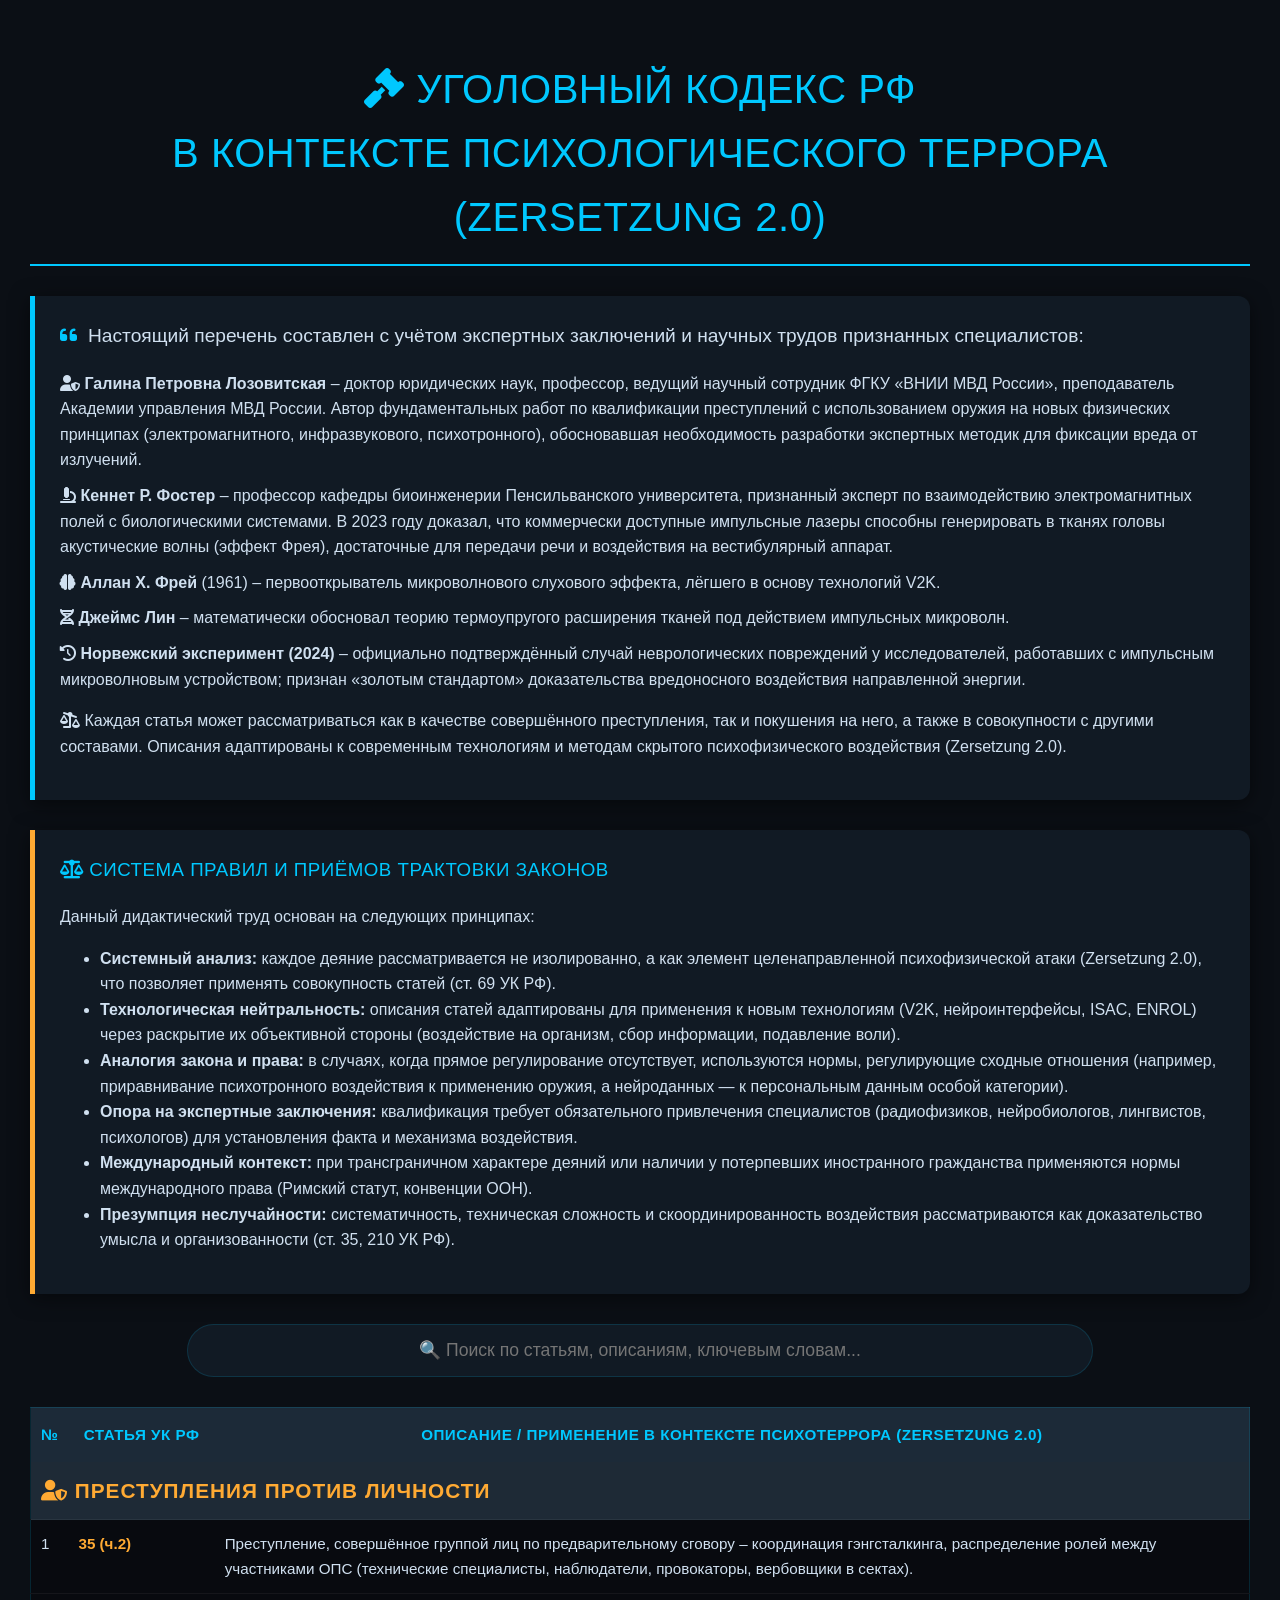
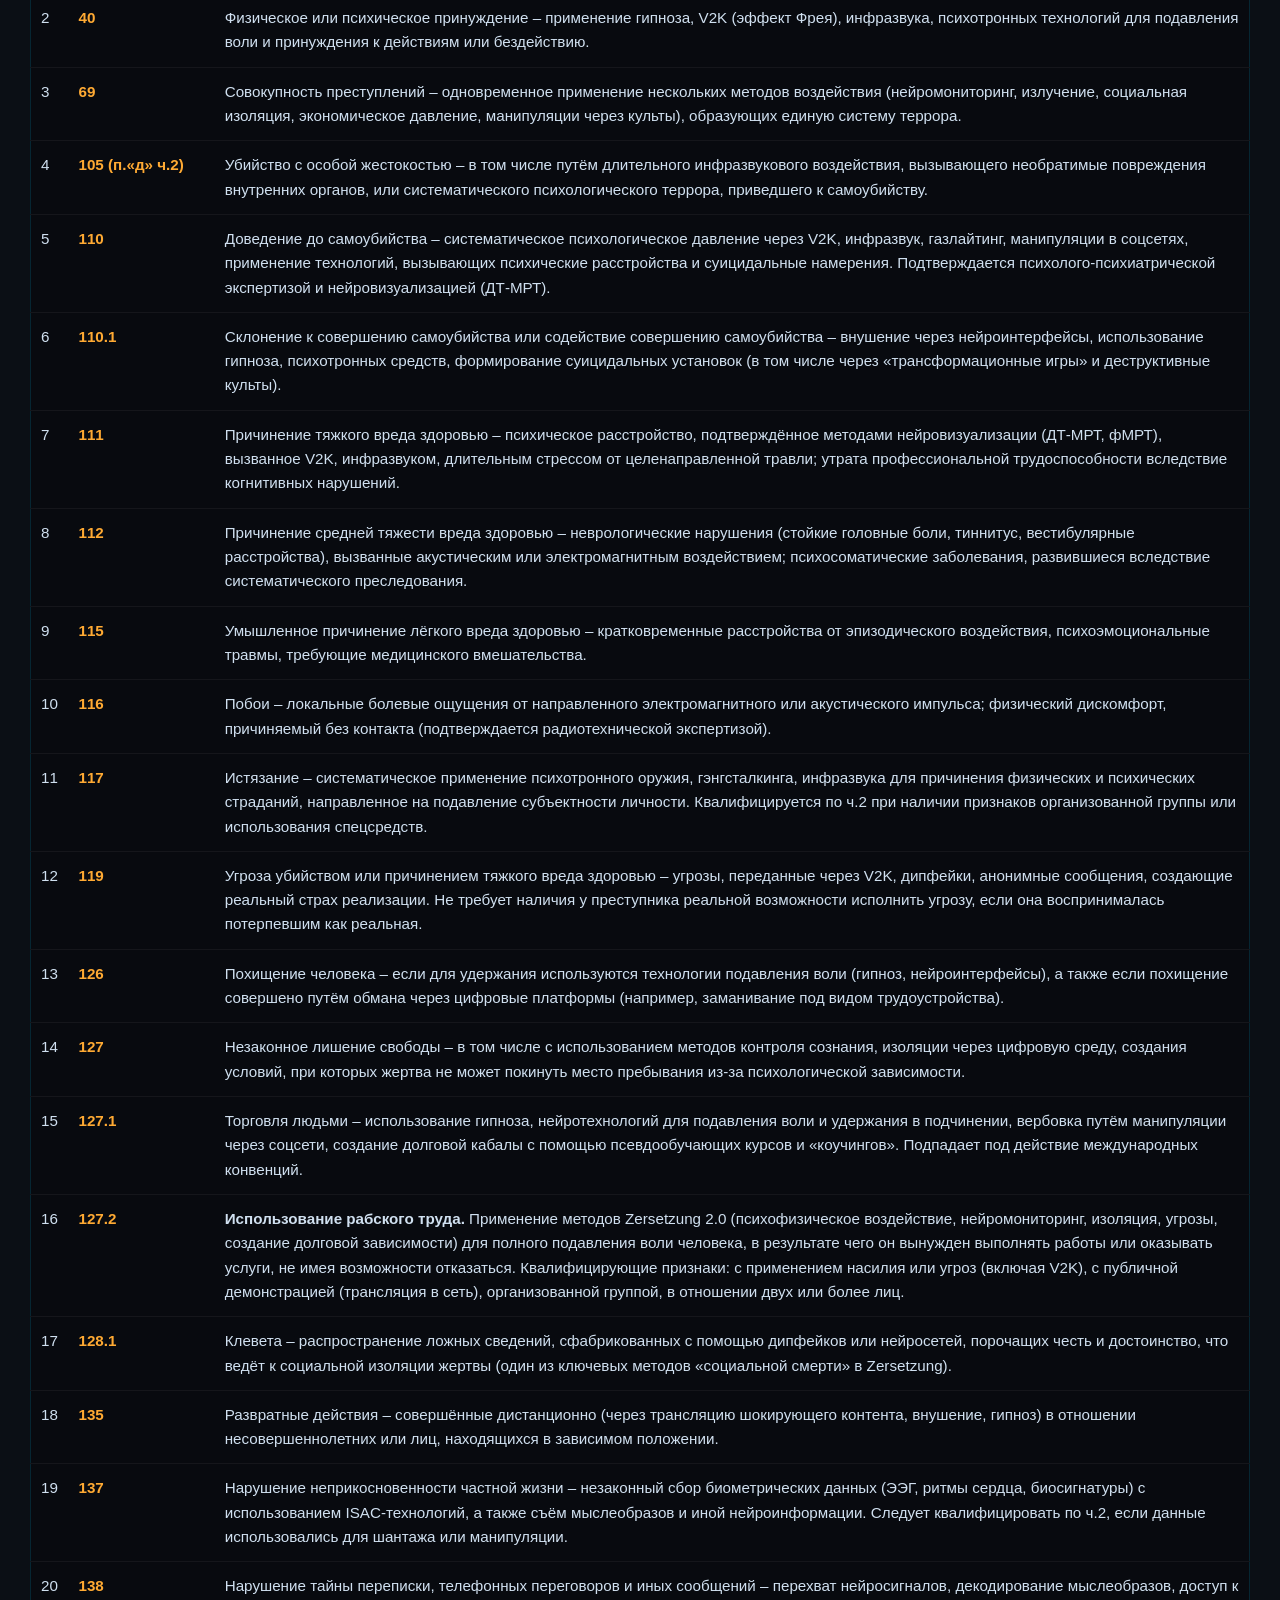
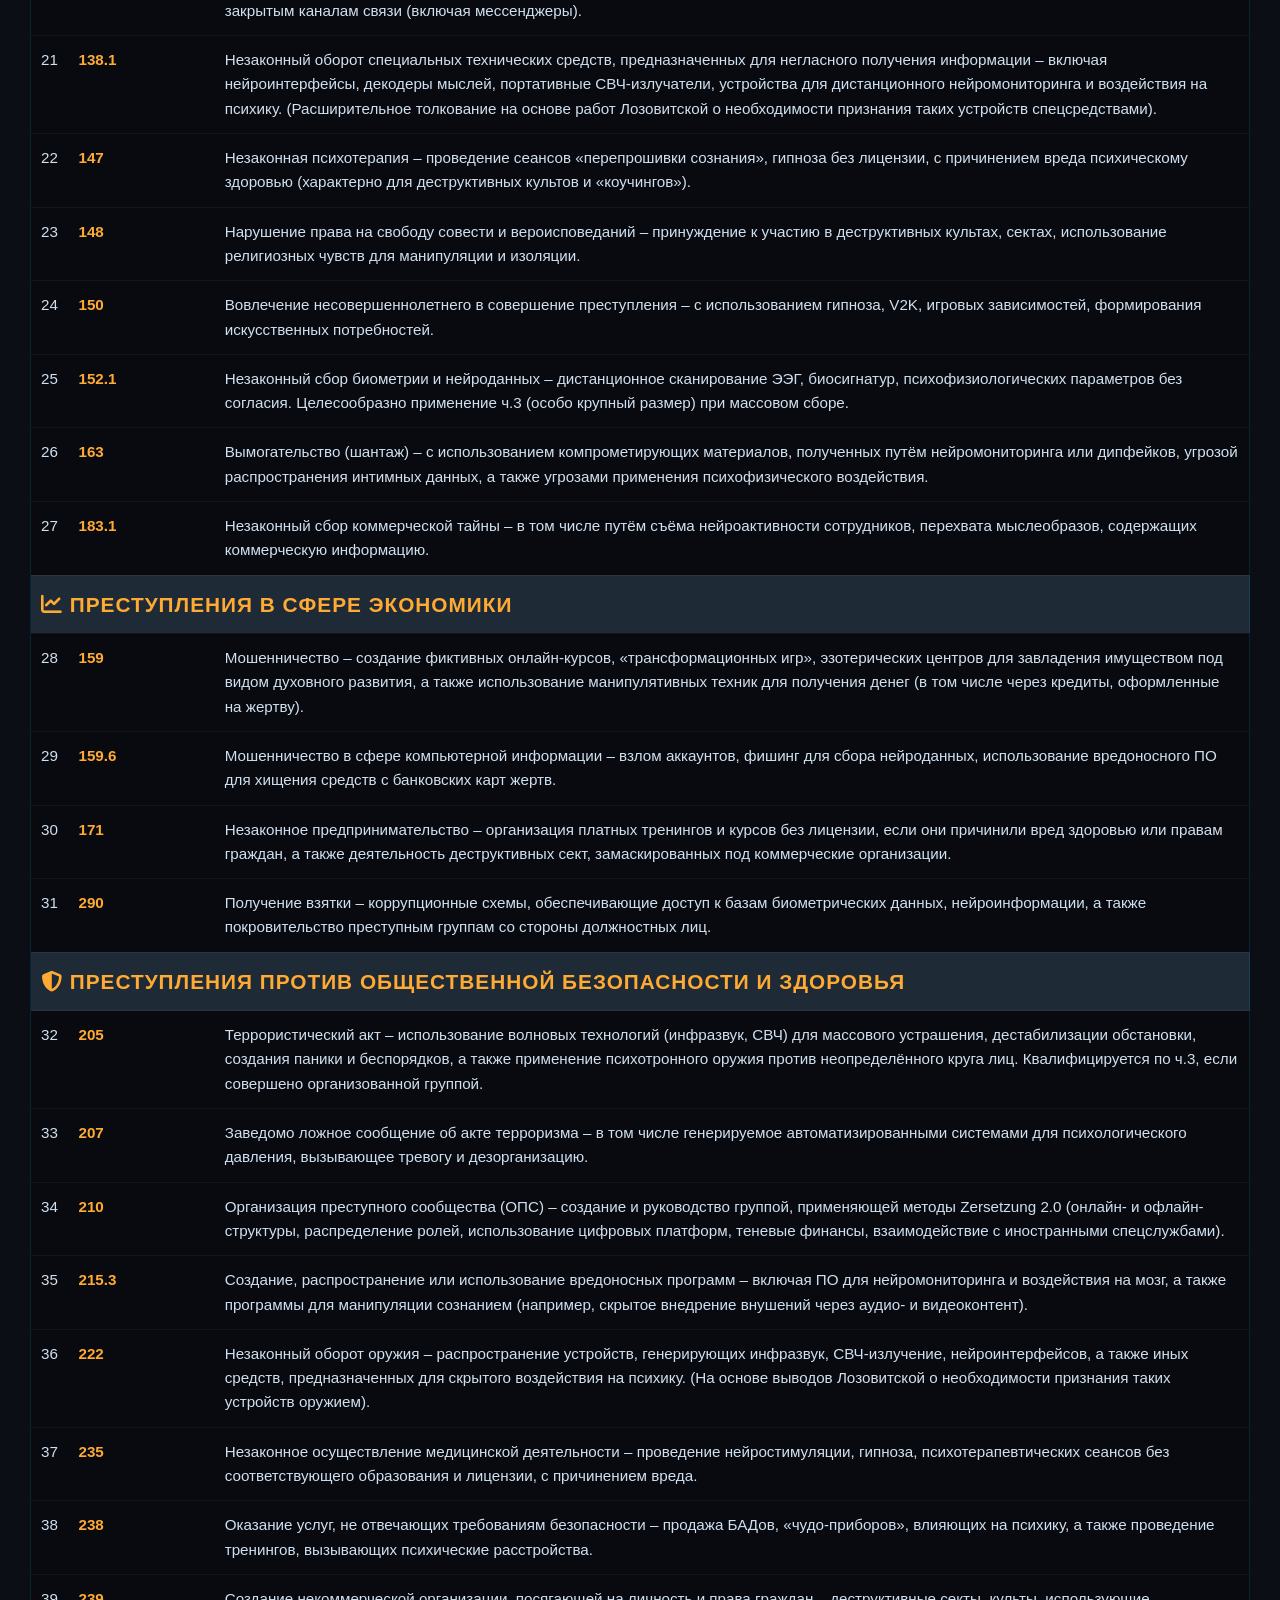
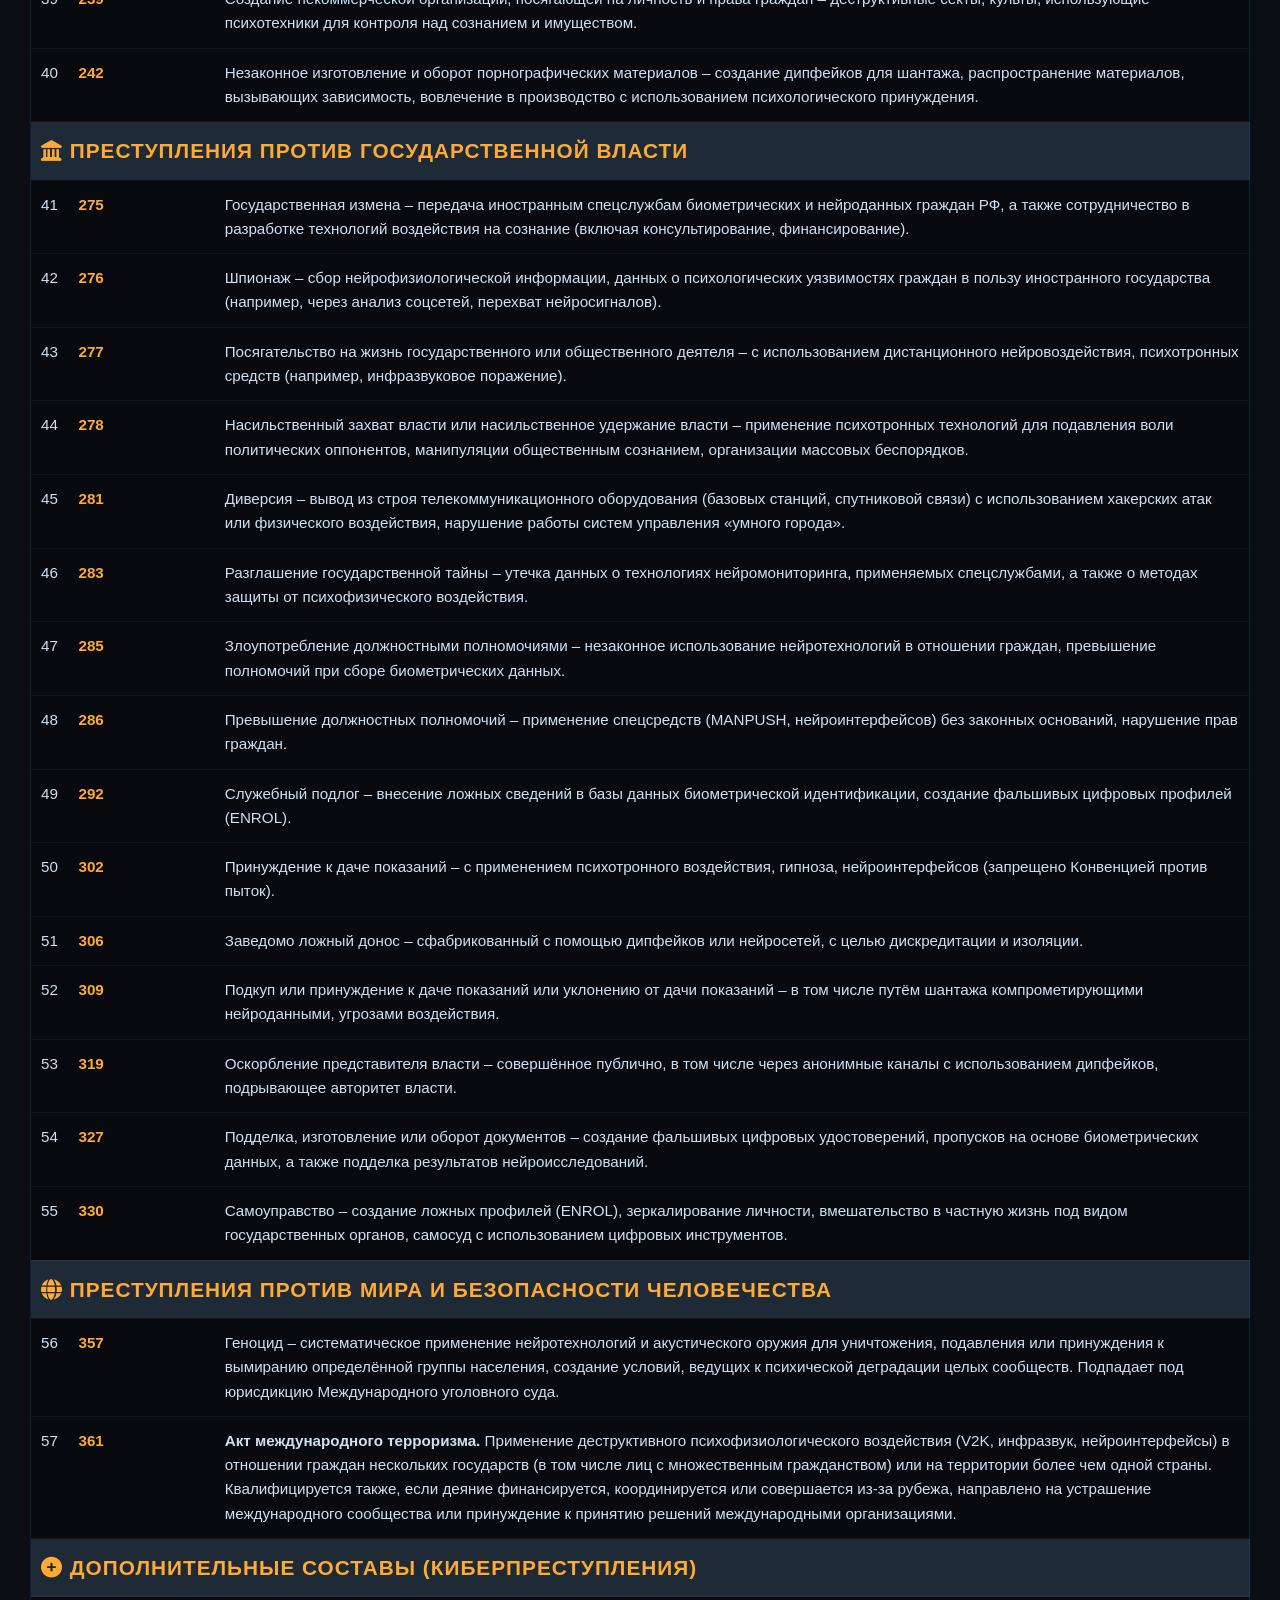
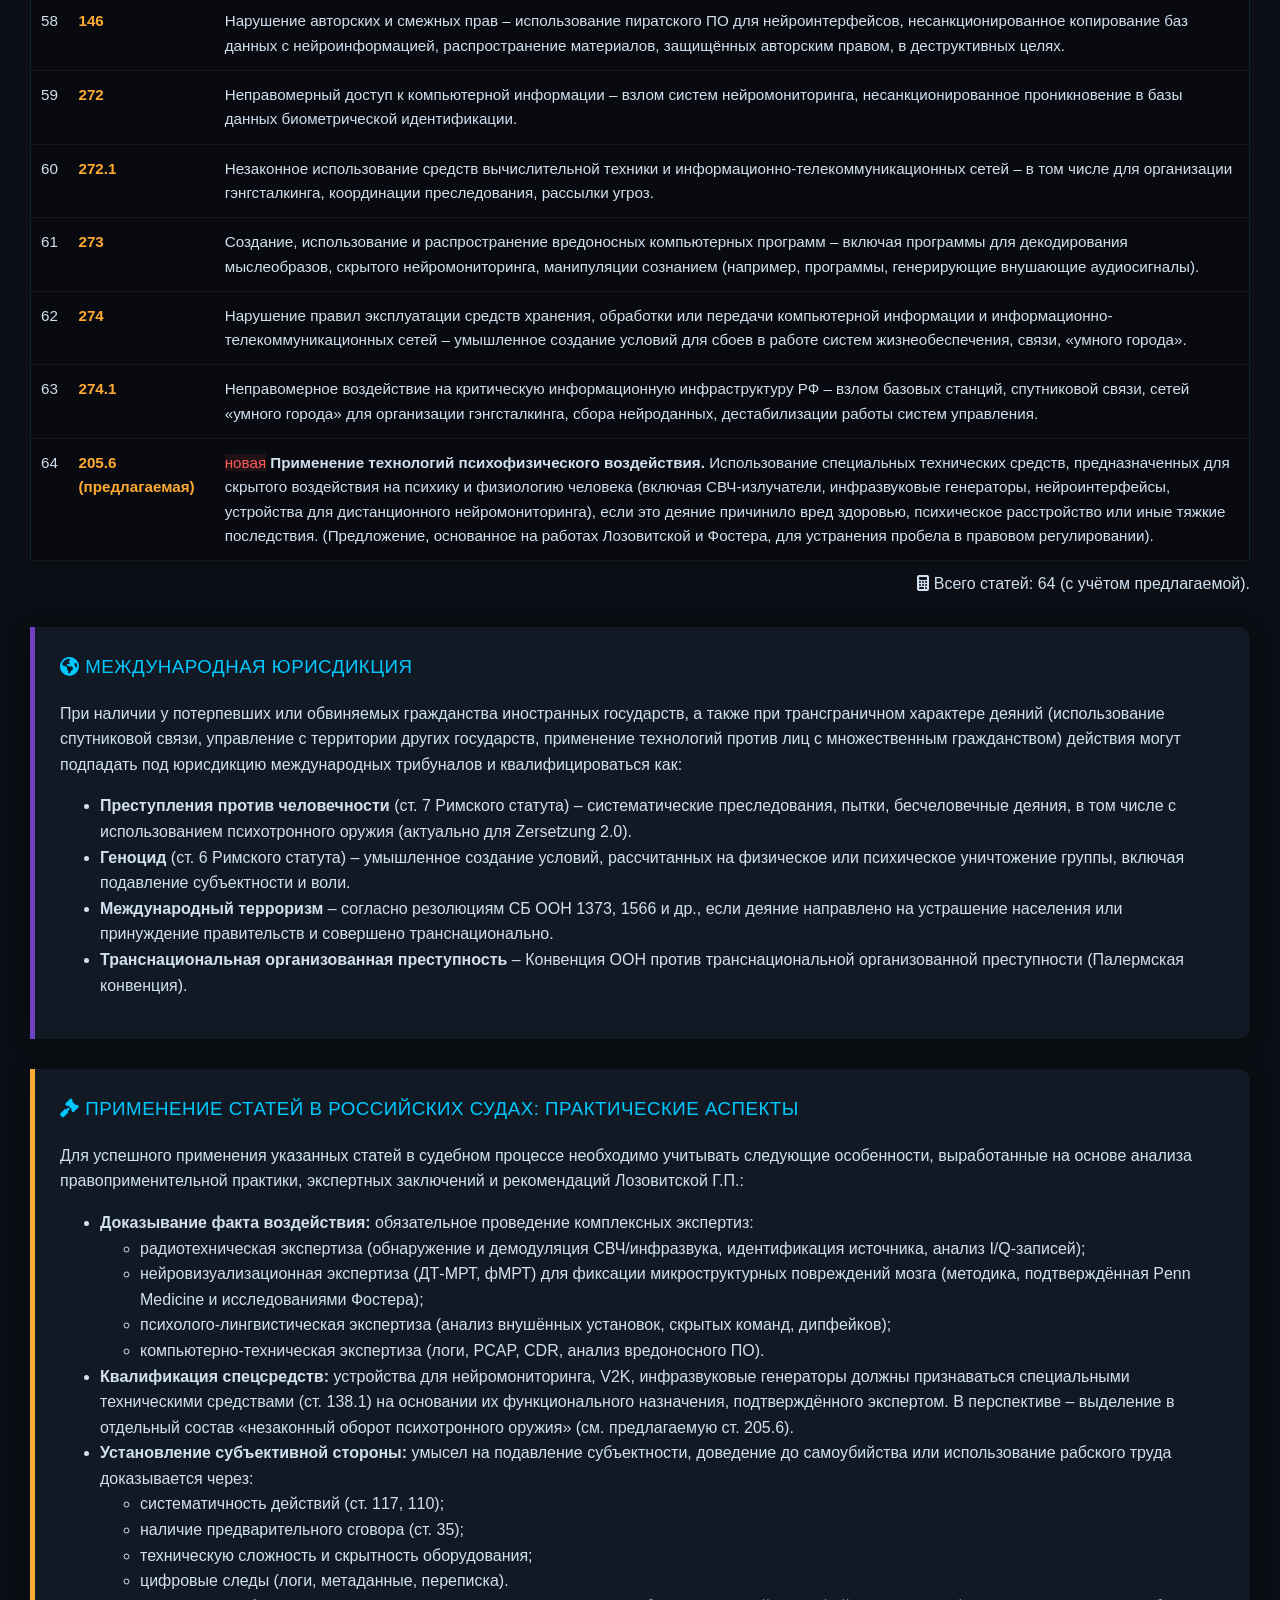
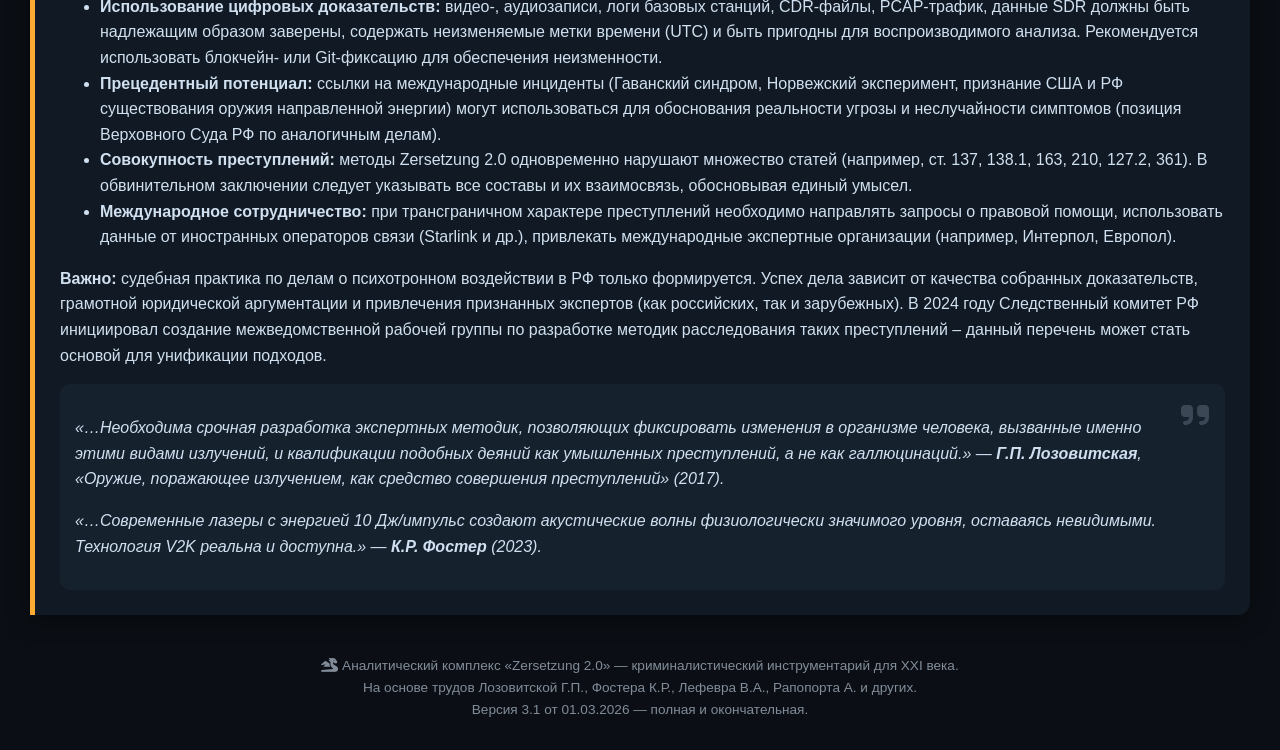
==== articles.html @ 6d8150aa "Create articles.html" ====
<!DOCTYPE html>
<html lang="ru">
<head>
    <meta charset="UTF-8">
    <meta name="viewport" content="width=device-width, initial-scale=1.0">
    <title>УК РФ — психотеррор (Zersetzung 2.0) — полная версия</title>
    <!-- Подключение Font Awesome -->
    <link rel="stylesheet" href="https://cdnjs.cloudflare.com/ajax/libs/font-awesome/6.4.0/css/all.min.css">
    <!-- Основной стиль restyle.css (содержит переменные, базовые классы, термины и акронимы) -->
    <link rel="stylesheet" href="https://cryptq.github.io/css/restyle.css">
    <!-- Дополнительные стили для таблицы и блоков (не конфликтуют с restyle) -->
    <style>
        /* Дополнения к restyle.css */
        :root {
            --bg: #0b0f15;
            --accent: #00c8ff;
            --accent-dim: rgba(0, 200, 255, 0.15);
            --text: #d0e0f0;
            --panel-bg: #111a24;
            --highlight: #ffaa33;
            --critical: #ff5a5a;
            --section-header-bg: #1e2a36;
        }
        body {
            background-color: var(--bg);
            color: var(--text);
            font-family: 'Segoe UI', Roboto, 'Helvetica Neue', sans-serif;
            line-height: 1.6;
            margin: 0;
            padding: 30px;
        }
        .container {
            max-width: 1400px;
            margin: 0 auto;
        }
        h1, h2, h3 {
            color: var(--accent);
            font-weight: 400;
            letter-spacing: 0.5px;
        }
        h1 {
            text-align: center;
            border-bottom: 2px solid var(--accent);
            padding-bottom: 15px;
            margin-bottom: 30px;
            font-size: 2.5em;
            text-transform: uppercase;
        }
        .badge {
            display: inline-block;
            background: rgba(0,200,255,0.1);
            border: 1px solid var(--accent);
            color: var(--accent);
            padding: 3px 10px;
            border-radius: 20px;
            font-size: 0.8rem;
            font-weight: bold;
            margin: 2px;
        }
        .critical-badge {
            border-color: var(--critical);
            color: var(--critical);
            background: rgba(255,90,90,0.1);
        }
        .intro-block, .rule-block, .international, .court-block {
            background: var(--panel-bg);
            border-left: 5px solid var(--accent);
            padding: 25px;
            margin: 30px 0;
            border-radius: 0 12px 12px 0;
            box-shadow: 0 4px 20px rgba(0,0,0,0.5);
        }
        .rule-block, .court-block {
            border-left-color: var(--highlight);
        }
        .international {
            border-left-color: #6f42c1;
        }
        .section-header {
            background: var(--section-header-bg);
            color: var(--highlight);
            font-size: 1.3rem;
            padding: 10px 20px;
            margin-top: 30px;
            border-radius: 30px 8px 8px 30px;
            font-weight: 600;
            letter-spacing: 1px;
        }
        table {
            width: 100%;
            border-collapse: collapse;
            background: rgba(0,0,0,0.3);
            border: 1px solid var(--accent-dim);
            font-size: 0.95rem;
        }
        th {
            background: #1c2a38;
            color: var(--accent);
            font-weight: 600;
            padding: 15px 10px;
            text-transform: uppercase;
            letter-spacing: 0.5px;
        }
        td {
            padding: 12px 10px;
            border-bottom: 1px solid rgba(255,255,255,0.05);
            vertical-align: top;
        }
        tr:hover {
            background: rgba(255,255,255,0.02);
        }
        .col-article {
            width: 12%;
            font-weight: 700;
            color: var(--highlight);
        }
        .col-number {
            width: 5%;
            color: var(--accent);
            text-align: center;
        }
        .controls {
            margin: 30px 0;
            display: flex;
            justify-content: center;
        }
        #searchInput {
            width: 70%;
            padding: 15px 25px;
            background: var(--panel-bg);
            border: 1px solid var(--accent-dim);
            color: var(--text);
            font-size: 1.1rem;
            border-radius: 50px;
            outline: none;
            transition: all 0.3s;
            text-align: center;
        }
        #searchInput:focus {
            border-color: var(--accent);
            box-shadow: 0 0 15px var(--accent-dim);
        }
        .footer-note {
            text-align: center;
            margin-top: 40px;
            font-size: 0.85rem;
            opacity: 0.6;
        }
        .expert-note {
            background: #16212e;
            padding: 15px;
            border-radius: 10px;
            margin-top: 15px;
            font-style: italic;
        }
        .tooltip {
            border-bottom: 1px dashed var(--accent);
            cursor: help;
        }
    </style>
</head>
<body>
<div class="container">

    <h1><i class="fas fa-gavel"></i> УГОЛОВНЫЙ КОДЕКС РФ<br>В КОНТЕКСТЕ ПСИХОЛОГИЧЕСКОГО ТЕРРОРА (<span class="term">Zersetzung 2.0</span>)</h1>

    <!-- Введение с указанием экспертной базы (без лишнего текста и инлайн-стилей) -->
    <div class="intro-block">
        <p style="font-size: 1.2rem; margin-top: 0;"><i class="fas fa-quote-left" style="color: var(--accent); margin-right: 10px;"></i>Настоящий перечень составлен с учётом экспертных заключений и научных трудов признанных специалистов:</p>
        <ul style="list-style-type: none; padding-left: 0;">
            <li><i class="fas fa-user-shield"></i> <strong><span class="term">Галина Петровна Лозовитская</span></strong> – доктор юридических наук, профессор, ведущий научный сотрудник <span class="acronym">ФГКУ «ВНИИ МВД России»</span>, преподаватель Академии управления МВД России. Автор фундаментальных работ по квалификации преступлений с использованием оружия на новых физических принципах (электромагнитного, инфразвукового, психотронного), обосновавшая необходимость разработки экспертных методик для фиксации вреда от излучений.</li>
            <li style="margin-top: 10px;"><i class="fas fa-microscope"></i> <strong><span class="term">Кеннет Р. Фостер</span></strong> – профессор кафедры биоинженерии Пенсильванского университета, признанный эксперт по взаимодействию электромагнитных полей с биологическими системами. В 2023 году доказал, что коммерчески доступные импульсные лазеры способны генерировать в тканях головы акустические волны (<span class="acronym">эффект Фрея</span>), достаточные для передачи речи и воздействия на вестибулярный аппарат.</li>
            <li style="margin-top: 10px;"><i class="fas fa-brain"></i> <strong><span class="term">Аллан Х. Фрей</span></strong> (1961) – первооткрыватель микроволнового слухового эффекта, лёгшего в основу технологий <span class="acronym">V2K</span>.</li>
            <li style="margin-top: 10px;"><i class="fas fa-dna"></i> <strong><span class="term">Джеймс Лин</span></strong> – математически обосновал теорию термоупругого расширения тканей под действием импульсных микроволн.</li>
            <li style="margin-top: 10px;"><i class="fas fa-history"></i> <strong><span class="term">Норвежский эксперимент</span> (2024)</strong> – официально подтверждённый случай неврологических повреждений у исследователей, работавших с импульсным микроволновым устройством; признан «золотым стандартом» доказательства вредоносного воздействия направленной энергии.</li>
        </ul>
        <p><i class="fas fa-balance-scale-right"></i> Каждая статья может рассматриваться как в качестве совершённого преступления, так и покушения на него, а также в совокупности с другими составами. Описания адаптированы к современным технологиям и методам скрытого психофизического воздействия (<span class="term">Zersetzung 2.0</span>).</p>
    </div>

    <!-- Система правил и приёмов трактовки -->
    <div class="rule-block">
        <h3 style="margin-top: 0;"><i class="fas fa-scale-balanced"></i> СИСТЕМА ПРАВИЛ И ПРИЁМОВ ТРАКТОВКИ ЗАКОНОВ</h3>
        <p>Данный дидактический труд основан на следующих принципах:</p>
        <ul>
            <li><strong>Системный анализ:</strong> каждое деяние рассматривается не изолированно, а как элемент целенаправленной психофизической атаки (<span class="term">Zersetzung 2.0</span>), что позволяет применять совокупность статей (ст. 69 УК РФ).</li>
            <li><strong>Технологическая нейтральность:</strong> описания статей адаптированы для применения к новым технологиям (<span class="acronym">V2K</span>, нейроинтерфейсы, <span class="acronym">ISAC</span>, <span class="acronym">ENROL</span>) через раскрытие их объективной стороны (воздействие на организм, сбор информации, подавление воли).</li>
            <li><strong>Аналогия закона и права:</strong> в случаях, когда прямое регулирование отсутствует, используются нормы, регулирующие сходные отношения (например, приравнивание психотронного воздействия к применению оружия, а нейроданных — к персональным данным особой категории).</li>
            <li><strong>Опора на экспертные заключения:</strong> квалификация требует обязательного привлечения специалистов (радиофизиков, нейробиологов, лингвистов, психологов) для установления факта и механизма воздействия.</li>
            <li><strong>Международный контекст:</strong> при трансграничном характере деяний или наличии у потерпевших иностранного гражданства применяются нормы международного права (Римский статут, конвенции ООН).</li>
            <li><strong>Презумпция неслучайности:</strong> систематичность, техническая сложность и скоординированность воздействия рассматриваются как доказательство умысла и организованности (ст. 35, 210 УК РФ).</li>
        </ul>
    </div>

    <!-- Поле поиска -->
    <div class="controls">
        <input type="text" id="searchInput" placeholder="🔍 Поиск по статьям, описаниям, ключевым словам...">
    </div>

    <!-- ТАБЛИЦА СТАТЕЙ (64 статьи с полными описаниями, использованием acronym и term) -->
    <table id="articlesTable">
        <thead>
            <tr>
                <th>№</th>
                <th>Статья УК РФ</th>
                <th>Описание / применение в контексте психотеррора (<span class="term">Zersetzung 2.0</span>)</th>
            </tr>
        </thead>
        <tbody>
            <!-- Раздел 1: Преступления против личности -->
            <tr class="section-header"><td colspan="3"><i class="fas fa-user-shield"></i> ПРЕСТУПЛЕНИЯ ПРОТИВ ЛИЧНОСТИ</td></tr>
            <tr><td>1</td><td class="col-article">35 (ч.2)</td><td>Преступление, совершённое группой лиц по предварительному сговору – координация <span class="term">гэнгсталкинга</span>, распределение ролей между участниками <span class="acronym">ОПС</span> (технические специалисты, наблюдатели, провокаторы, вербовщики в сектах).</td></tr>
            <tr><td>2</td><td class="col-article">40</td><td>Физическое или психическое принуждение – применение гипноза, <span class="acronym">V2K</span> (<span class="term">эффект Фрея</span>), инфразвука, психотронных технологий для подавления воли и принуждения к действиям или бездействию.</td></tr>
            <tr><td>3</td><td class="col-article">69</td><td>Совокупность преступлений – одновременное применение нескольких методов воздействия (<span class="term">нейромониторинг</span>, излучение, социальная изоляция, экономическое давление, манипуляции через культы), образующих единую систему террора.</td></tr>
            <tr><td>4</td><td class="col-article">105 (п.«д» ч.2)</td><td>Убийство с особой жестокостью – в том числе путём длительного инфразвукового воздействия, вызывающего необратимые повреждения внутренних органов, или систематического психологического террора, приведшего к самоубийству.</td></tr>
            <tr><td>5</td><td class="col-article">110</td><td>Доведение до самоубийства – систематическое психологическое давление через <span class="acronym">V2K</span>, инфразвук, <span class="term">газлайтинг</span>, манипуляции в соцсетях, применение технологий, вызывающих психические расстройства и суицидальные намерения. Подтверждается психолого-психиатрической экспертизой и нейровизуализацией (<span class="acronym">ДТ-МРТ</span>).</td></tr>
            <tr><td>6</td><td class="col-article">110.1</td><td>Склонение к совершению самоубийства или содействие совершению самоубийства – внушение через нейроинтерфейсы, использование гипноза, психотронных средств, формирование суицидальных установок (в том числе через «трансформационные игры» и деструктивные культы).</td></tr>
            <tr><td>7</td><td class="col-article">111</td><td>Причинение тяжкого вреда здоровью – психическое расстройство, подтверждённое методами нейровизуализации (<span class="acronym">ДТ-МРТ</span>, <span class="acronym">фМРТ</span>), вызванное <span class="acronym">V2K</span>, инфразвуком, длительным стрессом от целенаправленной травли; утрата профессиональной трудоспособности вследствие когнитивных нарушений.</td></tr>
            <tr><td>8</td><td class="col-article">112</td><td>Причинение средней тяжести вреда здоровью – неврологические нарушения (стойкие головные боли, тиннитус, вестибулярные расстройства), вызванные акустическим или электромагнитным воздействием; психосоматические заболевания, развившиеся вследствие систематического преследования.</td></tr>
            <tr><td>9</td><td class="col-article">115</td><td>Умышленное причинение лёгкого вреда здоровью – кратковременные расстройства от эпизодического воздействия, психоэмоциональные травмы, требующие медицинского вмешательства.</td></tr>
            <tr><td>10</td><td class="col-article">116</td><td>Побои – локальные болевые ощущения от направленного электромагнитного или акустического импульса; физический дискомфорт, причиняемый без контакта (подтверждается радиотехнической экспертизой).</td></tr>
            <tr><td>11</td><td class="col-article">117</td><td>Истязание – систематическое применение психотронного оружия, <span class="term">гэнгсталкинга</span>, инфразвука для причинения физических и психических страданий, направленное на подавление субъектности личности. Квалифицируется по ч.2 при наличии признаков организованной группы или использования спецсредств.</td></tr>
            <tr><td>12</td><td class="col-article">119</td><td>Угроза убийством или причинением тяжкого вреда здоровью – угрозы, переданные через <span class="acronym">V2K</span>, дипфейки, анонимные сообщения, создающие реальный страх реализации. Не требует наличия у преступника реальной возможности исполнить угрозу, если она воспринималась потерпевшим как реальная.</td></tr>
            <tr><td>13</td><td class="col-article">126</td><td>Похищение человека – если для удержания используются технологии подавления воли (гипноз, нейроинтерфейсы), а также если похищение совершено путём обмана через цифровые платформы (например, заманивание под видом трудоустройства).</td></tr>
            <tr><td>14</td><td class="col-article">127</td><td>Незаконное лишение свободы – в том числе с использованием методов контроля сознания, изоляции через цифровую среду, создания условий, при которых жертва не может покинуть место пребывания из-за психологической зависимости.</td></tr>
            <tr><td>15</td><td class="col-article">127.1</td><td>Торговля людьми – использование гипноза, нейротехнологий для подавления воли и удержания в подчинении, вербовка путём манипуляции через соцсети, создание долговой кабалы с помощью псевдообучающих курсов и «коучингов». Подпадает под действие международных конвенций.</td></tr>
            <tr><td>16</td><td class="col-article">127.2</td><td><strong>Использование рабского труда.</strong> Применение методов <span class="term">Zersetzung 2.0</span> (психофизическое воздействие, <span class="term">нейромониторинг</span>, изоляция, угрозы, создание долговой зависимости) для полного подавления воли человека, в результате чего он вынужден выполнять работы или оказывать услуги, не имея возможности отказаться. Квалифицирующие признаки: с применением насилия или угроз (включая <span class="acronym">V2K</span>), с публичной демонстрацией (трансляция в сеть), организованной группой, в отношении двух или более лиц.</td></tr>
            <tr><td>17</td><td class="col-article">128.1</td><td>Клевета – распространение ложных сведений, сфабрикованных с помощью дипфейков или нейросетей, порочащих честь и достоинство, что ведёт к социальной изоляции жертвы (один из ключевых методов «социальной смерти» в <span class="term">Zersetzung</span>).</td></tr>
            <tr><td>18</td><td class="col-article">135</td><td>Развратные действия – совершённые дистанционно (через трансляцию шокирующего контента, внушение, гипноз) в отношении несовершеннолетних или лиц, находящихся в зависимом положении.</td></tr>
            <tr><td>19</td><td class="col-article">137</td><td>Нарушение неприкосновенности частной жизни – незаконный сбор биометрических данных (<span class="acronym">ЭЭГ</span>, ритмы сердца, биосигнатуры) с использованием <span class="acronym">ISAC</span>-технологий, а также съём мыслеобразов и иной нейроинформации. Следует квалифицировать по ч.2, если данные использовались для шантажа или манипуляции.</td></tr>
            <tr><td>20</td><td class="col-article">138</td><td>Нарушение тайны переписки, телефонных переговоров и иных сообщений – перехват нейросигналов, декодирование мыслеобразов, доступ к закрытым каналам связи (включая мессенджеры).</td></tr>
            <tr><td>21</td><td class="col-article">138.1</td><td>Незаконный оборот специальных технических средств, предназначенных для негласного получения информации – включая нейроинтерфейсы, декодеры мыслей, портативные <span class="acronym">СВЧ</span>-излучатели, устройства для дистанционного <span class="term">нейромониторинга</span> и воздействия на психику. (Расширительное толкование на основе работ Лозовитской о необходимости признания таких устройств спецсредствами).</td></tr>
            <tr><td>22</td><td class="col-article">147</td><td>Незаконная психотерапия – проведение сеансов «перепрошивки сознания», гипноза без лицензии, с причинением вреда психическому здоровью (характерно для деструктивных культов и «коучингов»).</td></tr>
            <tr><td>23</td><td class="col-article">148</td><td>Нарушение права на свободу совести и вероисповеданий – принуждение к участию в деструктивных культах, сектах, использование религиозных чувств для манипуляции и изоляции.</td></tr>
            <tr><td>24</td><td class="col-article">150</td><td>Вовлечение несовершеннолетнего в совершение преступления – с использованием гипноза, <span class="acronym">V2K</span>, игровых зависимостей, формирования искусственных потребностей.</td></tr>
            <tr><td>25</td><td class="col-article">152.1</td><td>Незаконный сбор биометрии и нейроданных – дистанционное сканирование <span class="acronym">ЭЭГ</span>, биосигнатур, психофизиологических параметров без согласия. Целесообразно применение ч.3 (особо крупный размер) при массовом сборе.</td></tr>
            <tr><td>26</td><td class="col-article">163</td><td>Вымогательство (шантаж) – с использованием компрометирующих материалов, полученных путём <span class="term">нейромониторинга</span> или дипфейков, угрозой распространения интимных данных, а также угрозами применения психофизического воздействия.</td></tr>
            <tr><td>27</td><td class="col-article">183.1</td><td>Незаконный сбор коммерческой тайны – в том числе путём съёма нейроактивности сотрудников, перехвата мыслеобразов, содержащих коммерческую информацию.</td></tr>

            <!-- Раздел 2: Экономические преступления -->
            <tr class="section-header"><td colspan="3"><i class="fas fa-chart-line"></i> ПРЕСТУПЛЕНИЯ В СФЕРЕ ЭКОНОМИКИ</td></tr>
            <tr><td>28</td><td class="col-article">159</td><td>Мошенничество – создание фиктивных онлайн-курсов, «трансформационных игр», эзотерических центров для завладения имуществом под видом духовного развития, а также использование манипулятивных техник для получения денег (в том числе через кредиты, оформленные на жертву).</td></tr>
            <tr><td>29</td><td class="col-article">159.6</td><td>Мошенничество в сфере компьютерной информации – взлом аккаунтов, фишинг для сбора нейроданных, использование вредоносного <span class="acronym">ПО</span> для хищения средств с банковских карт жертв.</td></tr>
            <tr><td>30</td><td class="col-article">171</td><td>Незаконное предпринимательство – организация платных тренингов и курсов без лицензии, если они причинили вред здоровью или правам граждан, а также деятельность деструктивных сект, замаскированных под коммерческие организации.</td></tr>
            <tr><td>31</td><td class="col-article">290</td><td>Получение взятки – коррупционные схемы, обеспечивающие доступ к базам биометрических данных, нейроинформации, а также покровительство преступным группам со стороны должностных лиц.</td></tr>

            <!-- Раздел 3: Общественная безопасность и здоровье -->
            <tr class="section-header"><td colspan="3"><i class="fas fa-shield-alt"></i> ПРЕСТУПЛЕНИЯ ПРОТИВ ОБЩЕСТВЕННОЙ БЕЗОПАСНОСТИ И ЗДОРОВЬЯ</td></tr>
            <tr><td>32</td><td class="col-article">205</td><td>Террористический акт – использование волновых технологий (инфразвук, <span class="acronym">СВЧ</span>) для массового устрашения, дестабилизации обстановки, создания паники и беспорядков, а также применение психотронного оружия против неопределённого круга лиц. Квалифицируется по ч.3, если совершено организованной группой.</td></tr>
            <tr><td>33</td><td class="col-article">207</td><td>Заведомо ложное сообщение об акте терроризма – в том числе генерируемое автоматизированными системами для психологического давления, вызывающее тревогу и дезорганизацию.</td></tr>
            <tr><td>34</td><td class="col-article">210</td><td>Организация преступного сообщества (<span class="acronym">ОПС</span>) – создание и руководство группой, применяющей методы <span class="term">Zersetzung 2.0</span> (онлайн- и офлайн-структуры, распределение ролей, использование цифровых платформ, теневые финансы, взаимодействие с иностранными спецслужбами).</td></tr>
            <tr><td>35</td><td class="col-article">215.3</td><td>Создание, распространение или использование вредоносных программ – включая <span class="acronym">ПО</span> для <span class="term">нейромониторинга</span> и воздействия на мозг, а также программы для манипуляции сознанием (например, скрытое внедрение внушений через аудио- и видеоконтент).</td></tr>
            <tr><td>36</td><td class="col-article">222</td><td>Незаконный оборот оружия – распространение устройств, генерирующих инфразвук, <span class="acronym">СВЧ</span>-излучение, нейроинтерфейсов, а также иных средств, предназначенных для скрытого воздействия на психику. (На основе выводов Лозовитской о необходимости признания таких устройств оружием).</td></tr>
            <tr><td>37</td><td class="col-article">235</td><td>Незаконное осуществление медицинской деятельности – проведение нейростимуляции, гипноза, психотерапевтических сеансов без соответствующего образования и лицензии, с причинением вреда.</td></tr>
            <tr><td>38</td><td class="col-article">238</td><td>Оказание услуг, не отвечающих требованиям безопасности – продажа <span class="acronym">БАД</span>ов, «чудо-приборов», влияющих на психику, а также проведение тренингов, вызывающих психические расстройства.</td></tr>
            <tr><td>39</td><td class="col-article">239</td><td>Создание некоммерческой организации, посягающей на личность и права граждан – деструктивные секты, культы, использующие психотехники для контроля над сознанием и имуществом.</td></tr>
            <tr><td>40</td><td class="col-article">242</td><td>Незаконное изготовление и оборот порнографических материалов – создание дипфейков для шантажа, распространение материалов, вызывающих зависимость, вовлечение в производство с использованием психологического принуждения.</td></tr>

            <!-- Раздел 4: Преступления против государственной власти -->
            <tr class="section-header"><td colspan="3"><i class="fas fa-landmark"></i> ПРЕСТУПЛЕНИЯ ПРОТИВ ГОСУДАРСТВЕННОЙ ВЛАСТИ</td></tr>
            <tr><td>41</td><td class="col-article">275</td><td>Государственная измена – передача иностранным спецслужбам биометрических и нейроданных граждан РФ, а также сотрудничество в разработке технологий воздействия на сознание (включая консультирование, финансирование).</td></tr>
            <tr><td>42</td><td class="col-article">276</td><td>Шпионаж – сбор нейрофизиологической информации, данных о психологических уязвимостях граждан в пользу иностранного государства (например, через анализ соцсетей, перехват нейросигналов).</td></tr>
            <tr><td>43</td><td class="col-article">277</td><td>Посягательство на жизнь государственного или общественного деятеля – с использованием дистанционного нейровоздействия, психотронных средств (например, инфразвуковое поражение).</td></tr>
            <tr><td>44</td><td class="col-article">278</td><td>Насильственный захват власти или насильственное удержание власти – применение психотронных технологий для подавления воли политических оппонентов, манипуляции общественным сознанием, организации массовых беспорядков.</td></tr>
            <tr><td>45</td><td class="col-article">281</td><td>Диверсия – вывод из строя телекоммуникационного оборудования (базовых станций, спутниковой связи) с использованием хакерских атак или физического воздействия, нарушение работы систем управления «умного города».</td></tr>
            <tr><td>46</td><td class="col-article">283</td><td>Разглашение государственной тайны – утечка данных о технологиях <span class="term">нейромониторинга</span>, применяемых спецслужбами, а также о методах защиты от психофизического воздействия.</td></tr>
            <tr><td>47</td><td class="col-article">285</td><td>Злоупотребление должностными полномочиями – незаконное использование нейротехнологий в отношении граждан, превышение полномочий при сборе биометрических данных.</td></tr>
            <tr><td>48</td><td class="col-article">286</td><td>Превышение должностных полномочий – применение спецсредств (<span class="acronym">MANPUSH</span>, нейроинтерфейсов) без законных оснований, нарушение прав граждан.</td></tr>
            <tr><td>49</td><td class="col-article">292</td><td>Служебный подлог – внесение ложных сведений в базы данных биометрической идентификации, создание фальшивых цифровых профилей (<span class="acronym">ENROL</span>).</td></tr>
            <tr><td>50</td><td class="col-article">302</td><td>Принуждение к даче показаний – с применением психотронного воздействия, гипноза, нейроинтерфейсов (запрещено Конвенцией против пыток).</td></tr>
            <tr><td>51</td><td class="col-article">306</td><td>Заведомо ложный донос – сфабрикованный с помощью дипфейков или нейросетей, с целью дискредитации и изоляции.</td></tr>
            <tr><td>52</td><td class="col-article">309</td><td>Подкуп или принуждение к даче показаний или уклонению от дачи показаний – в том числе путём шантажа компрометирующими нейроданными, угрозами воздействия.</td></tr>
            <tr><td>53</td><td class="col-article">319</td><td>Оскорбление представителя власти – совершённое публично, в том числе через анонимные каналы с использованием дипфейков, подрывающее авторитет власти.</td></tr>
            <tr><td>54</td><td class="col-article">327</td><td>Подделка, изготовление или оборот документов – создание фальшивых цифровых удостоверений, пропусков на основе биометрических данных, а также подделка результатов нейроисследований.</td></tr>
            <tr><td>55</td><td class="col-article">330</td><td>Самоуправство – создание ложных профилей (<span class="acronym">ENROL</span>), зеркалирование личности, вмешательство в частную жизнь под видом государственных органов, самосуд с использованием цифровых инструментов.</td></tr>

            <!-- Раздел 5: Преступления против мира и безопасности человечества -->
            <tr class="section-header"><td colspan="3"><i class="fas fa-globe"></i> ПРЕСТУПЛЕНИЯ ПРОТИВ МИРА И БЕЗОПАСНОСТИ ЧЕЛОВЕЧЕСТВА</td></tr>
            <tr><td>56</td><td class="col-article">357</td><td>Геноцид – систематическое применение нейротехнологий и акустического оружия для уничтожения, подавления или принуждения к вымиранию определённой группы населения, создание условий, ведущих к психической деградации целых сообществ. Подпадает под юрисдикцию Международного уголовного суда.</td></tr>
            <tr><td>57</td><td class="col-article">361</td><td><strong>Акт международного терроризма.</strong> Применение деструктивного психофизиологического воздействия (<span class="acronym">V2K</span>, инфразвук, нейроинтерфейсы) в отношении граждан нескольких государств (в том числе лиц с множественным гражданством) или на территории более чем одной страны. Квалифицируется также, если деяние финансируется, координируется или совершается из-за рубежа, направлено на устрашение международного сообщества или принуждение к принятию решений международными организациями.</td></tr>

            <!-- Раздел 6: Дополнительные составы (киберпреступления) -->
            <tr class="section-header"><td colspan="3"><i class="fas fa-plus-circle"></i> ДОПОЛНИТЕЛЬНЫЕ СОСТАВЫ (КИБЕРПРЕСТУПЛЕНИЯ)</td></tr>
            <tr><td>58</td><td class="col-article">146</td><td>Нарушение авторских и смежных прав – использование пиратского <span class="acronym">ПО</span> для нейроинтерфейсов, несанкционированное копирование баз данных с нейроинформацией, распространение материалов, защищённых авторским правом, в деструктивных целях.</td></tr>
            <tr><td>59</td><td class="col-article">272</td><td>Неправомерный доступ к компьютерной информации – взлом систем <span class="term">нейромониторинга</span>, несанкционированное проникновение в базы данных биометрической идентификации.</td></tr>
            <tr><td>60</td><td class="col-article">272.1</td><td>Незаконное использование средств вычислительной техники и информационно-телекоммуникационных сетей – в том числе для организации <span class="term">гэнгсталкинга</span>, координации преследования, рассылки угроз.</td></tr>
            <tr><td>61</td><td class="col-article">273</td><td>Создание, использование и распространение вредоносных компьютерных программ – включая программы для декодирования мыслеобразов, скрытого <span class="term">нейромониторинга</span>, манипуляции сознанием (например, программы, генерирующие внушающие аудиосигналы).</td></tr>
            <tr><td>62</td><td class="col-article">274</td><td>Нарушение правил эксплуатации средств хранения, обработки или передачи компьютерной информации и информационно-телекоммуникационных сетей – умышленное создание условий для сбоев в работе систем жизнеобеспечения, связи, «умного города».</td></tr>
            <tr><td>63</td><td class="col-article">274.1</td><td>Неправомерное воздействие на критическую информационную инфраструктуру РФ – взлом базовых станций, спутниковой связи, сетей «умного города» для организации <span class="term">гэнгсталкинга</span>, сбора нейроданных, дестабилизации работы систем управления.</td></tr>
            <!-- Предлагаемая новая статья -->
            <tr><td>64</td><td class="col-article">205.6 (предлагаемая)</td><td><span class="critical-badge">новая</span> <strong>Применение технологий психофизического воздействия.</strong> Использование специальных технических средств, предназначенных для скрытого воздействия на психику и физиологию человека (включая <span class="acronym">СВЧ</span>-излучатели, инфразвуковые генераторы, нейроинтерфейсы, устройства для дистанционного <span class="term">нейромониторинга</span>), если это деяние причинило вред здоровью, психическое расстройство или иные тяжкие последствия. (Предложение, основанное на работах Лозовитской и Фостера, для устранения пробела в правовом регулировании).</td></tr>
        </tbody>
    </table>

    <p style="text-align: right; margin-top: 10px;"><i class="fas fa-calculator"></i> Всего статей: 64 (с учётом предлагаемой).</p>

    <!-- Блок международной юрисдикции -->
    <div class="international">
        <h3 style="margin-top: 0;"><i class="fas fa-globe-americas"></i> МЕЖДУНАРОДНАЯ ЮРИСДИКЦИЯ</h3>
        <p>При наличии у потерпевших или обвиняемых гражданства иностранных государств, а также при трансграничном характере деяний (использование спутниковой связи, управление с территории других государств, применение технологий против лиц с множественным гражданством) действия могут подпадать под юрисдикцию международных трибуналов и квалифицироваться как:</p>
        <ul>
            <li><strong>Преступления против человечности</strong> (ст. 7 Римского статута) – систематические преследования, пытки, бесчеловечные деяния, в том числе с использованием психотронного оружия (актуально для <span class="term">Zersetzung 2.0</span>).</li>
            <li><strong>Геноцид</strong> (ст. 6 Римского статута) – умышленное создание условий, рассчитанных на физическое или психическое уничтожение группы, включая подавление субъектности и воли.</li>
            <li><strong>Международный терроризм</strong> – согласно резолюциям <span class="acronym">СБ ООН</span> 1373, 1566 и др., если деяние направлено на устрашение населения или принуждение правительств и совершено транснационально.</li>
            <li><strong>Транснациональная организованная преступность</strong> – Конвенция <span class="acronym">ООН</span> против транснациональной организованной преступности (Палермская конвенция).</li>
        </ul>
    </div>

    <!-- Блок: практические аспекты применения в российских судах -->
    <div class="court-block">
        <h3 style="margin-top: 0;"><i class="fas fa-gavel"></i> ПРИМЕНЕНИЕ СТАТЕЙ В РОССИЙСКИХ СУДАХ: ПРАКТИЧЕСКИЕ АСПЕКТЫ</h3>
        <p>Для успешного применения указанных статей в судебном процессе необходимо учитывать следующие особенности, выработанные на основе анализа правоприменительной практики, экспертных заключений и рекомендаций <span class="term">Лозовитской Г.П.</span>:</p>
        <ul>
            <li><strong>Доказывание факта воздействия:</strong> обязательное проведение комплексных экспертиз:
                <ul>
                    <li>радиотехническая экспертиза (обнаружение и демодуляция <span class="acronym">СВЧ</span>/инфразвука, идентификация источника, анализ <span class="acronym">I/Q</span>-записей);</li>
                    <li>нейровизуализационная экспертиза (<span class="acronym">ДТ-МРТ</span>, <span class="acronym">фМРТ</span>) для фиксации микроструктурных повреждений мозга (методика, подтверждённая Penn Medicine и исследованиями <span class="term">Фостера</span>);</li>
                    <li>психолого-лингвистическая экспертиза (анализ внушённых установок, скрытых команд, дипфейков);</li>
                    <li>компьютерно-техническая экспертиза (логи, <span class="acronym">PCAP</span>, <span class="acronym">CDR</span>, анализ вредоносного <span class="acronym">ПО</span>).</li>
                </ul>
            </li>
            <li><strong>Квалификация спецсредств:</strong> устройства для <span class="term">нейромониторинга</span>, <span class="acronym">V2K</span>, инфразвуковые генераторы должны признаваться специальными техническими средствами (ст. 138.1) на основании их функционального назначения, подтверждённого экспертом. В перспективе – выделение в отдельный состав «незаконный оборот психотронного оружия» (см. предлагаемую ст. 205.6).</li>
            <li><strong>Установление субъективной стороны:</strong> умысел на подавление субъектности, доведение до самоубийства или использование рабского труда доказывается через:
                <ul>
                    <li>систематичность действий (ст. 117, 110);</li>
                    <li>наличие предварительного сговора (ст. 35);</li>
                    <li>техническую сложность и скрытность оборудования;</li>
                    <li>цифровые следы (логи, метаданные, переписка).</li>
                </ul>
            </li>
            <li><strong>Использование цифровых доказательств:</strong> видео-, аудиозаписи, логи базовых станций, <span class="acronym">CDR</span>-файлы, <span class="acronym">PCAP</span>-трафик, данные <span class="acronym">SDR</span> должны быть надлежащим образом заверены, содержать неизменяемые метки времени (<span class="acronym">UTC</span>) и быть пригодны для воспроизводимого анализа. Рекомендуется использовать блокчейн- или <span class="acronym">Git</span>-фиксацию для обеспечения неизменности.</li>
            <li><strong>Прецедентный потенциал:</strong> ссылки на международные инциденты (Гаванский синдром, Норвежский эксперимент, признание США и РФ существования оружия направленной энергии) могут использоваться для обоснования реальности угрозы и неслучайности симптомов (позиция Верховного Суда РФ по аналогичным делам).</li>
            <li><strong>Совокупность преступлений:</strong> методы <span class="term">Zersetzung 2.0</span> одновременно нарушают множество статей (например, ст. 137, 138.1, 163, 210, 127.2, 361). В обвинительном заключении следует указывать все составы и их взаимосвязь, обосновывая единый умысел.</li>
            <li><strong>Международное сотрудничество:</strong> при трансграничном характере преступлений необходимо направлять запросы о правовой помощи, использовать данные от иностранных операторов связи (<span class="acronym">Starlink</span> и др.), привлекать международные экспертные организации (например, Интерпол, Европол).</li>
        </ul>
        <p><strong>Важно:</strong> судебная практика по делам о психотронном воздействии в РФ только формируется. Успех дела зависит от качества собранных доказательств, грамотной юридической аргументации и привлечения признанных экспертов (как российских, так и зарубежных). В 2024 году Следственный комитет РФ инициировал создание межведомственной рабочей группы по разработке методик расследования таких преступлений – данный перечень может стать основой для унификации подходов.</p>
        <div class="expert-note">
            <i class="fas fa-quote-right" style="float: right; opacity: 0.2; font-size: 2rem;"></i>
            <p>«…Необходима срочная разработка экспертных методик, позволяющих фиксировать изменения в организме человека, вызванные именно этими видами излучений, и квалификации подобных деяний как умышленных преступлений, а не как галлюцинаций.» — <strong><span class="term">Г.П. Лозовитская</span></strong>, «Оружие, поражающее излучением, как средство совершения преступлений» (2017).</p>
            <p>«…Современные лазеры с энергией 10 Дж/импульс создают акустические волны физиологически значимого уровня, оставаясь невидимыми. Технология <span class="acronym">V2K</span> реальна и доступна.» — <strong><span class="term">К.Р. Фостер</span></strong> (2023).</p>
        </div>
    </div>

    <!-- Поисковый скрипт -->
    <script>
        document.getElementById('searchInput').addEventListener('keyup', function() {
            const filter = this.value.toUpperCase();
            const table = document.getElementById('articlesTable');
            const rows = table.getElementsByTagName('tr');
            for (let i = 1; i < rows.length; i++) {
                if (rows[i].classList.contains('section-header')) {
                    rows[i].style.display = '';
                    continue;
                }
                const cells = rows[i].getElementsByTagName('td');
                let match = false;
                for (let j = 0; j < cells.length; j++) {
                    const cell = cells[j];
                    if (cell) {
                        const text = cell.textContent || cell.innerText;
                        if (text.toUpperCase().indexOf(filter) > -1) {
                            match = true;
                            break;
                        }
                    }
                }
                rows[i].style.display = match ? '' : 'none';
            }
        });
    </script>

    <div class="footer-note">
        <i class="fas fa-dragon"></i> Аналитический комплекс «<span class="term">Zersetzung 2.0</span>» — криминалистический инструментарий для XXI века.<br>
        На основе трудов <span class="term">Лозовитской Г.П.</span>, <span class="term">Фостера К.Р.</span>, Лефевра В.А., Рапопорта А. и других.<br>
        Версия 3.1 от 01.03.2026 — полная и окончательная.
    </div>
</div>
</body>
</html>
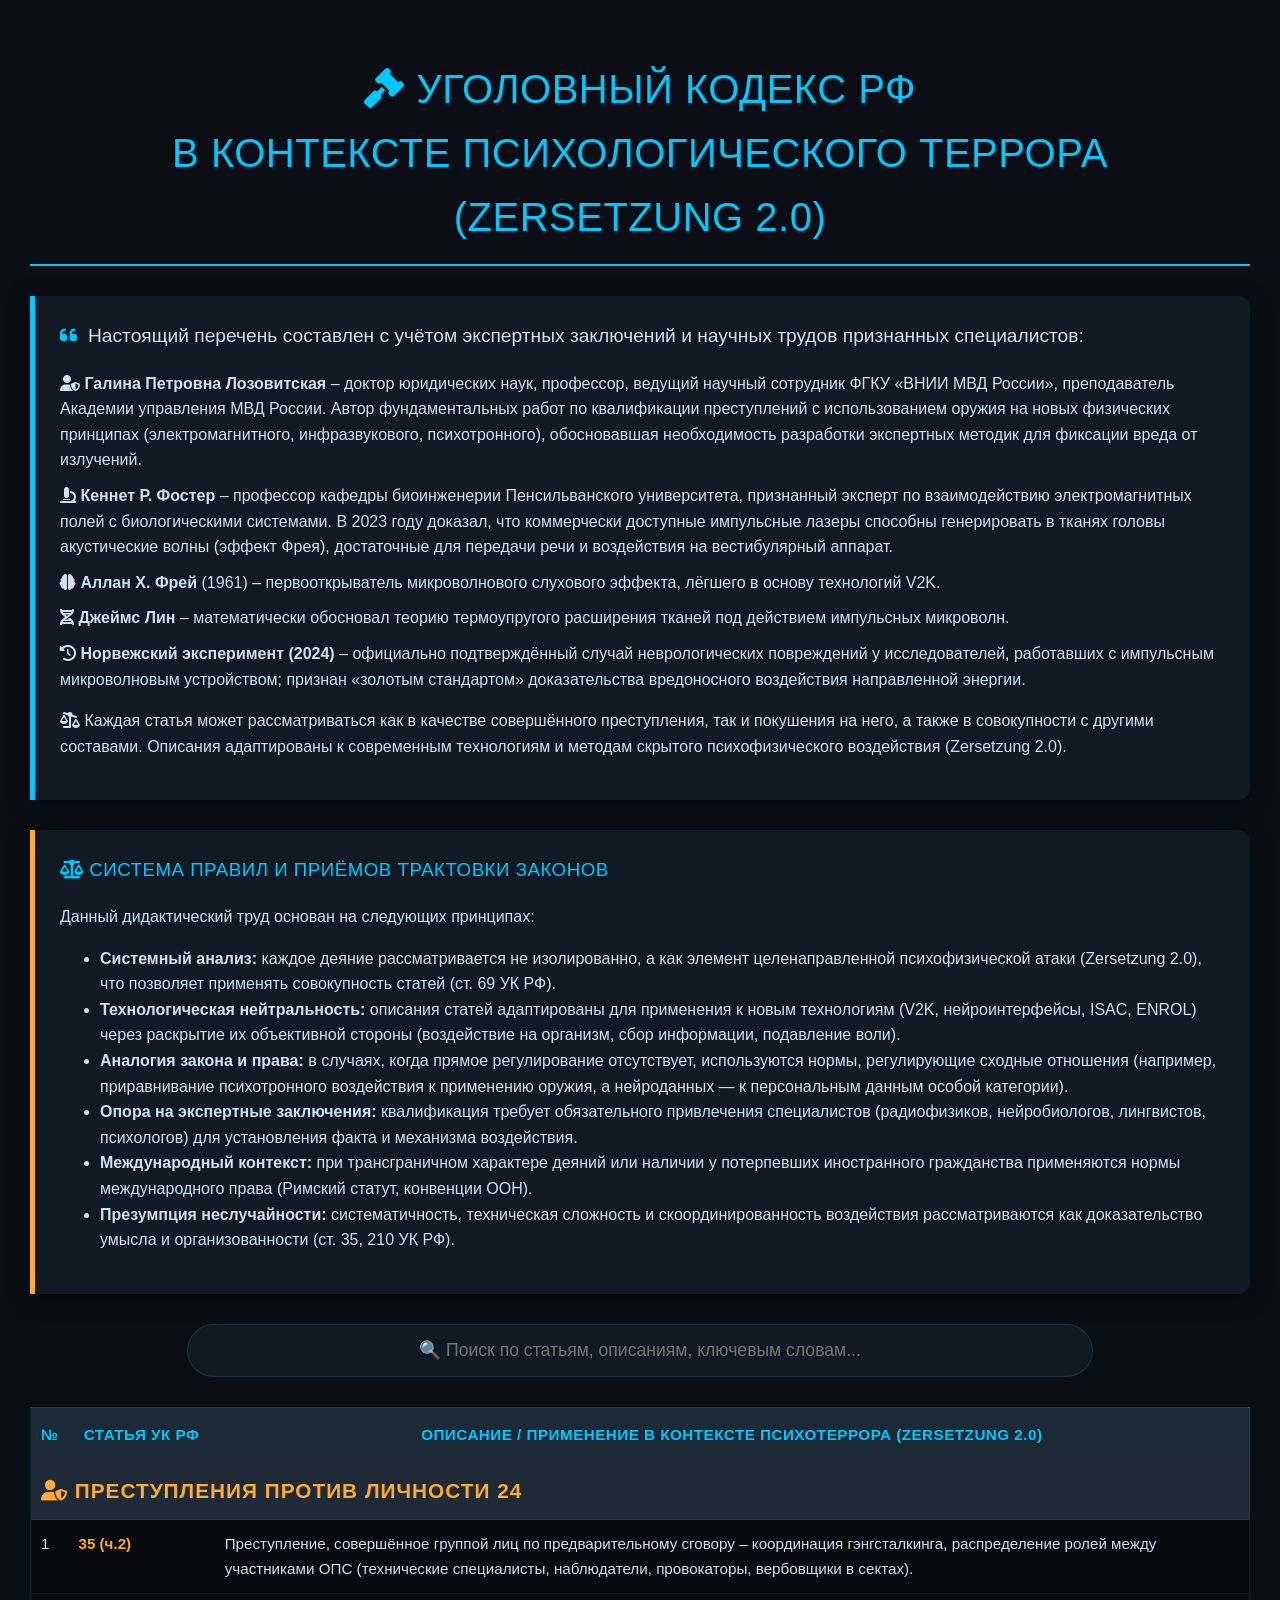
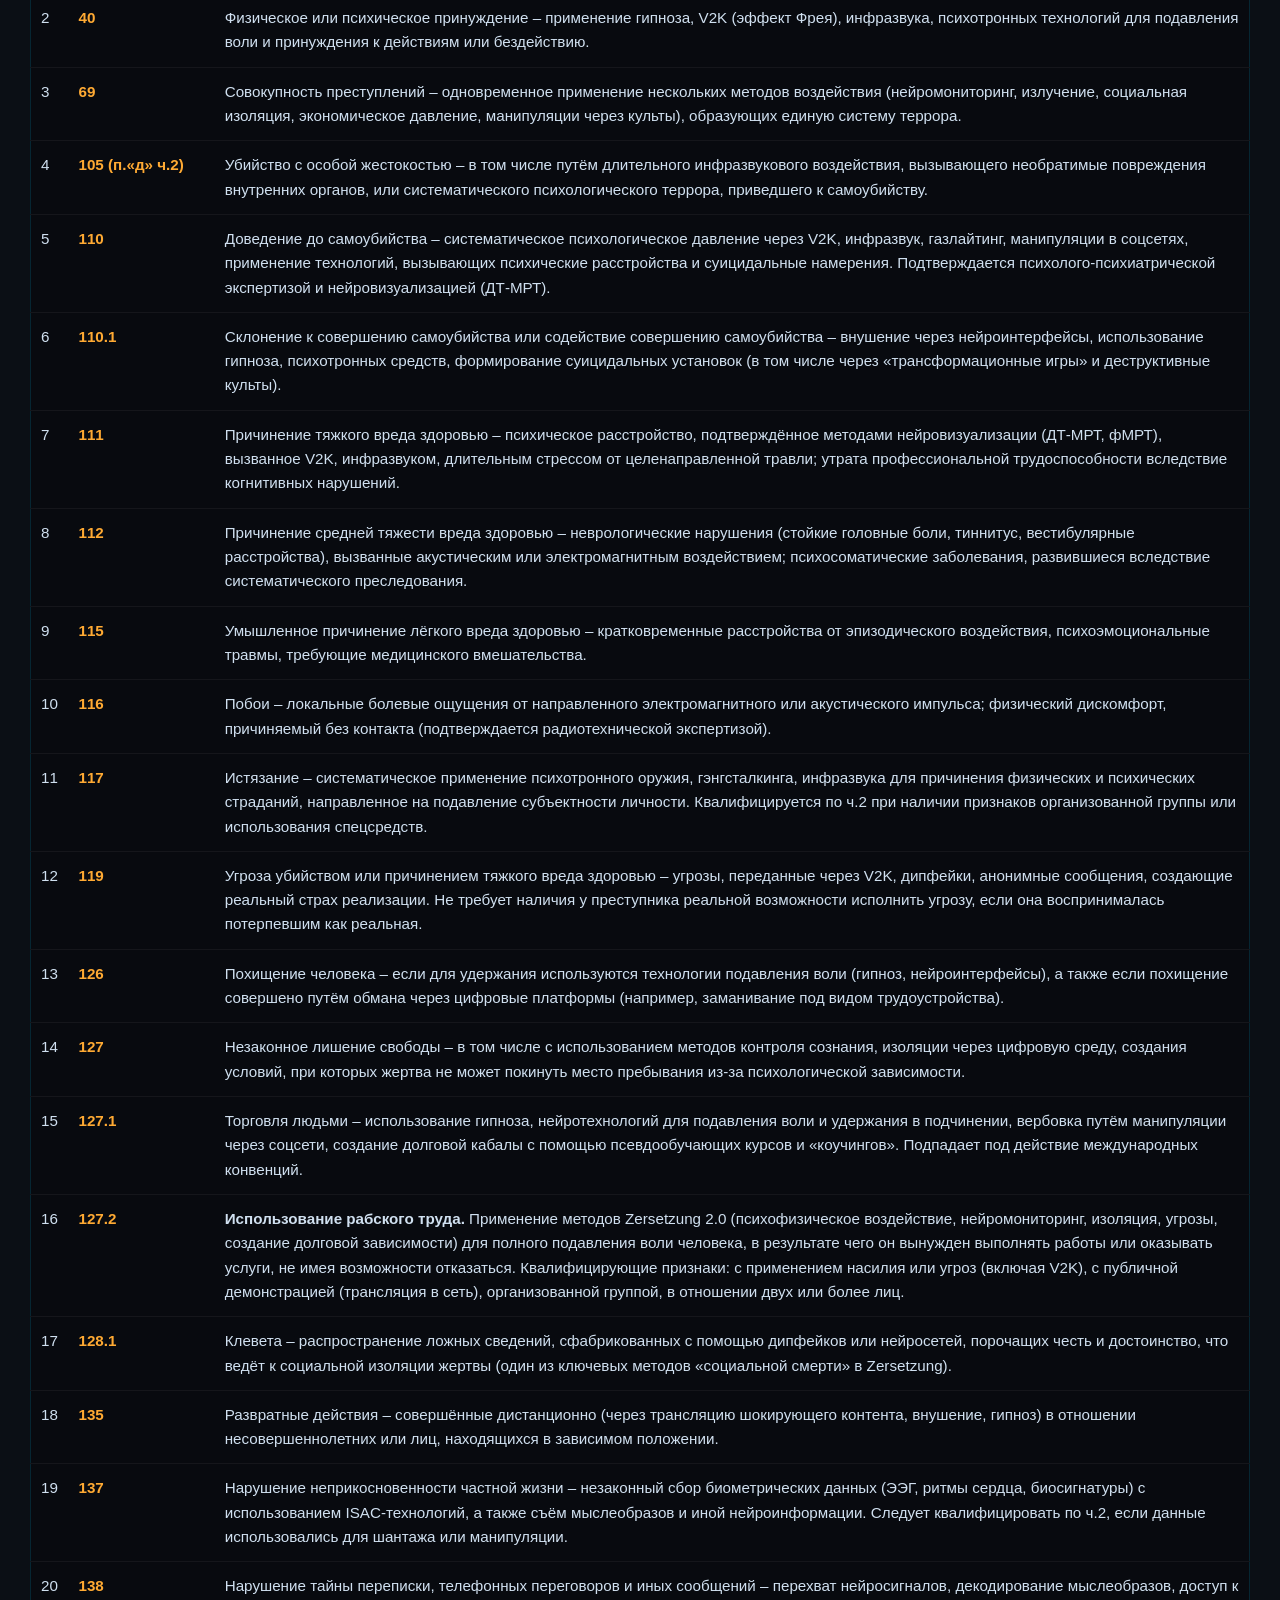
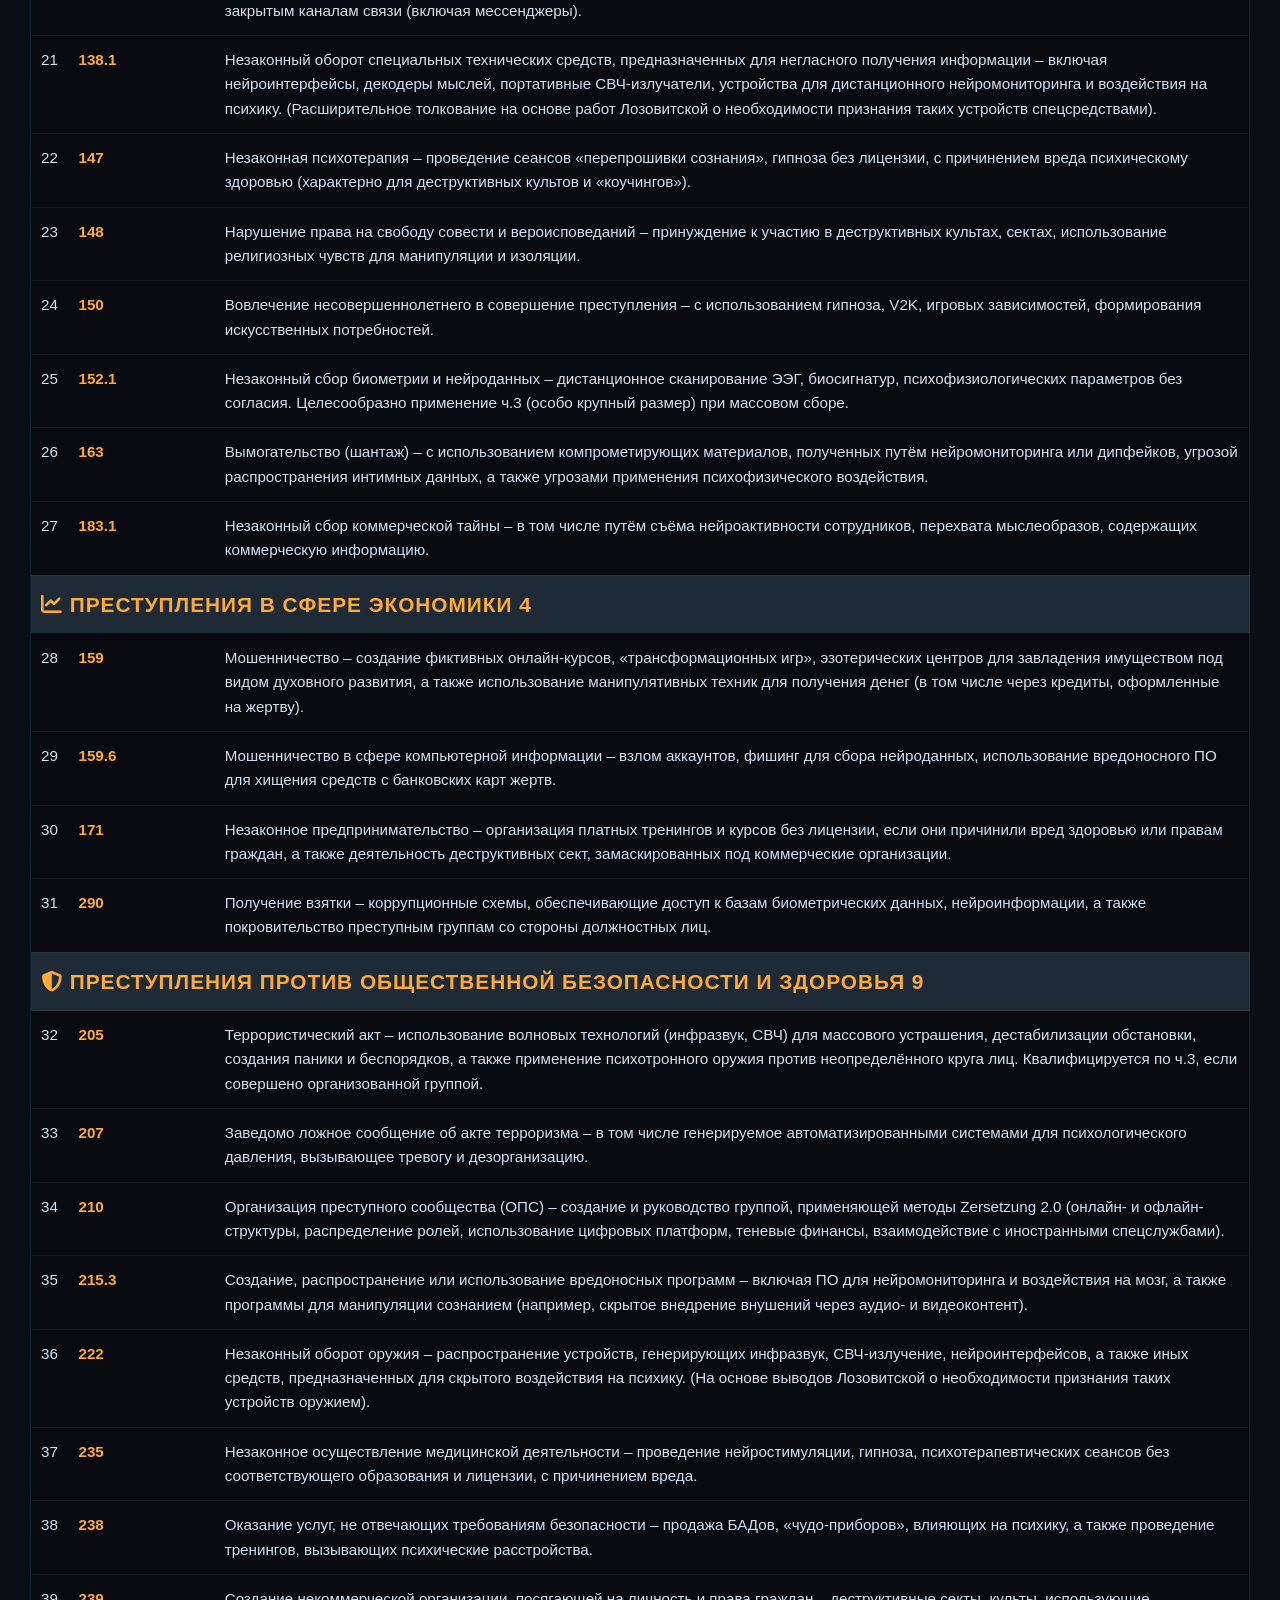
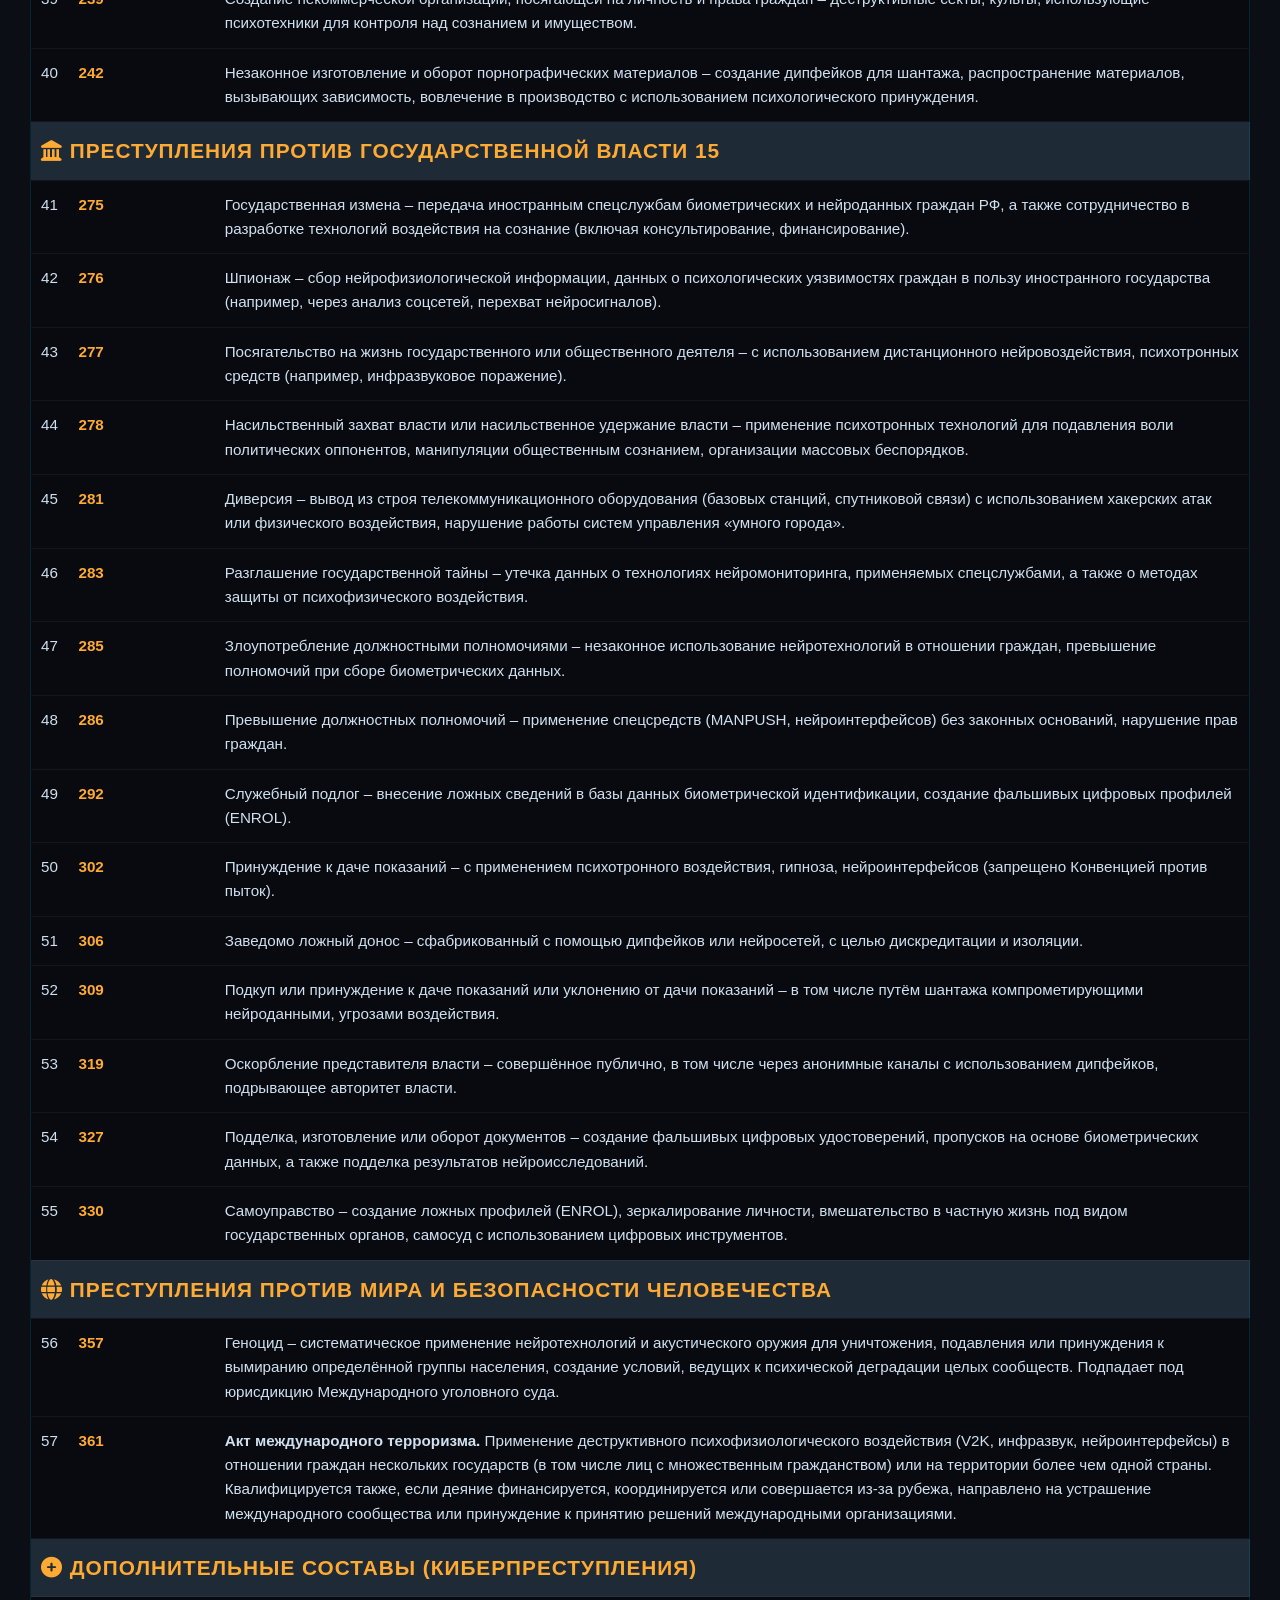
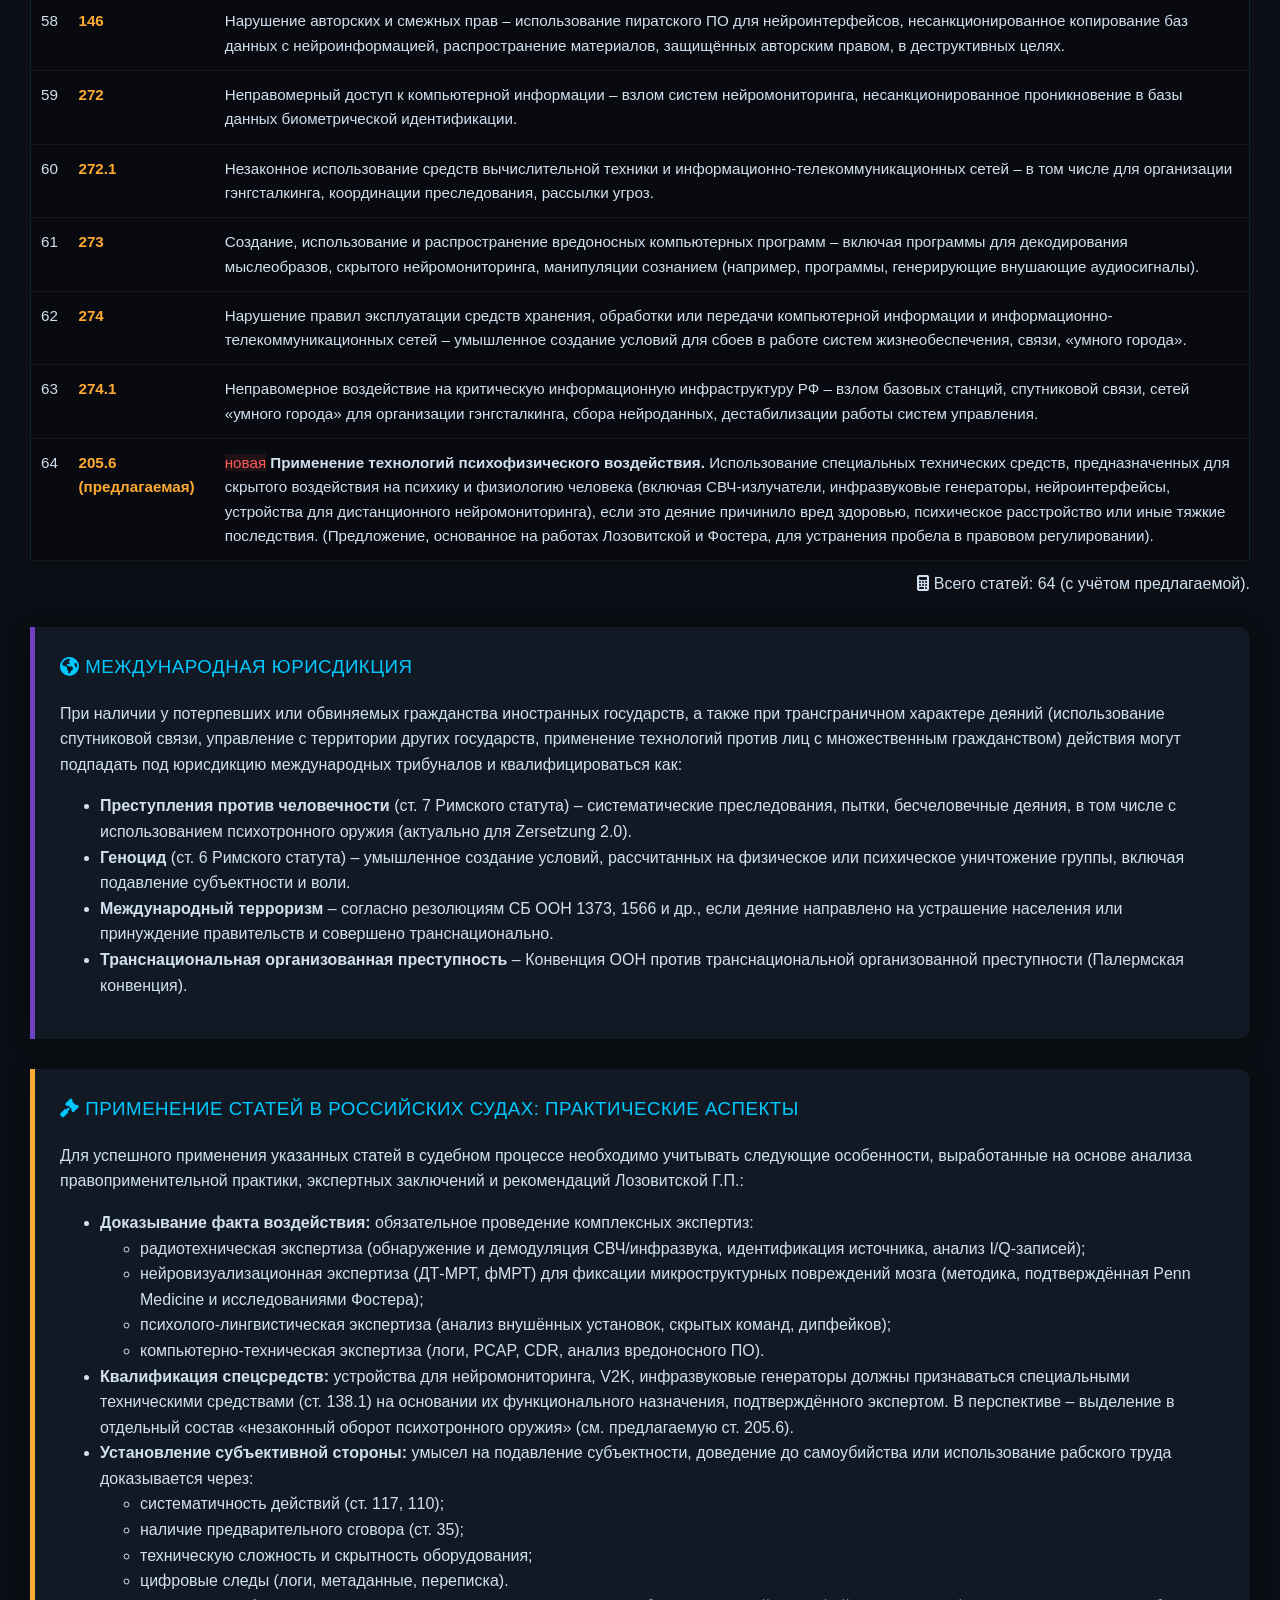
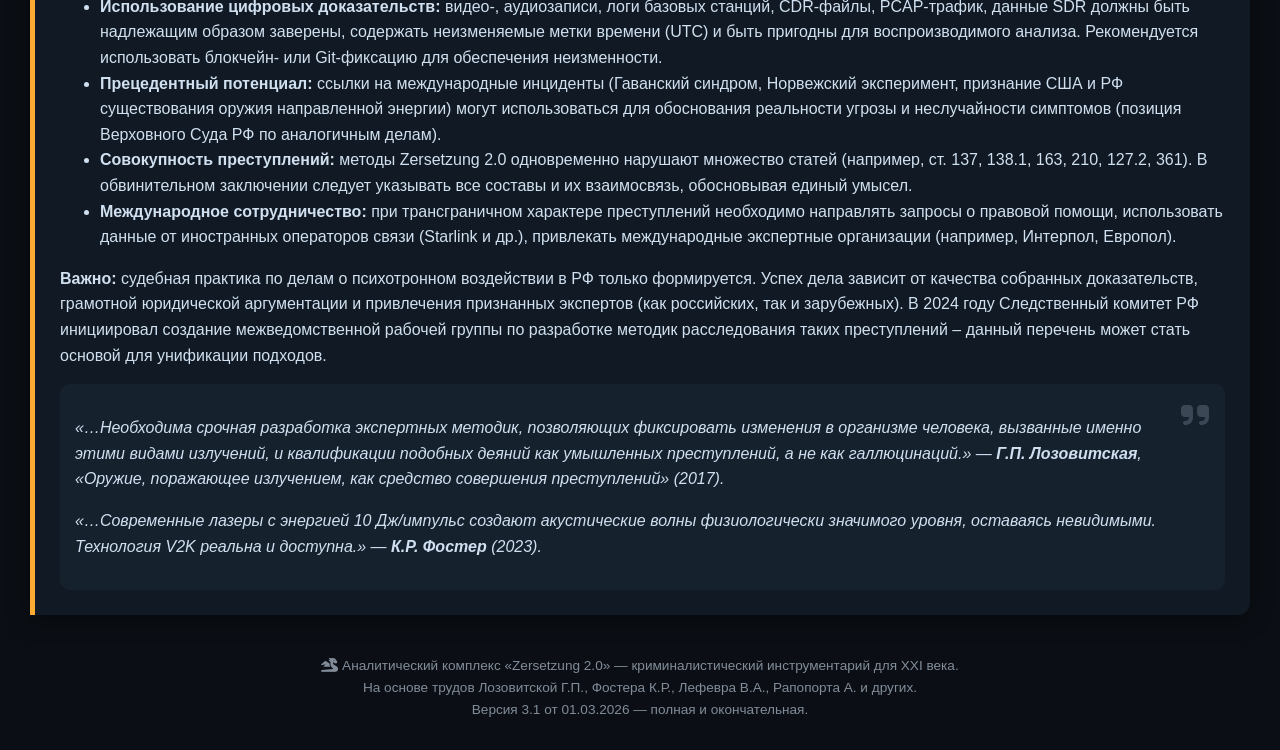
==== commit ac1352ab: "Update articles.html" ====
--- a/articles.html
+++ b/articles.html
@@ -207,7 +207,7 @@
         </thead>
         <tbody>
             <!-- Раздел 1: Преступления против личности -->
-            <tr class="section-header"><td colspan="3"><i class="fas fa-user-shield"></i> ПРЕСТУПЛЕНИЯ ПРОТИВ ЛИЧНОСТИ</td></tr>
+            <tr class="section-header"><td colspan="3"><i class="fas fa-user-shield"></i> ПРЕСТУПЛЕНИЯ ПРОТИВ ЛИЧНОСТИ 24</td></tr>
             <tr><td>1</td><td class="col-article">35 (ч.2)</td><td>Преступление, совершённое группой лиц по предварительному сговору – координация <span class="term">гэнгсталкинга</span>, распределение ролей между участниками <span class="acronym">ОПС</span> (технические специалисты, наблюдатели, провокаторы, вербовщики в сектах).</td></tr>
             <tr><td>2</td><td class="col-article">40</td><td>Физическое или психическое принуждение – применение гипноза, <span class="acronym">V2K</span> (<span class="term">эффект Фрея</span>), инфразвука, психотронных технологий для подавления воли и принуждения к действиям или бездействию.</td></tr>
             <tr><td>3</td><td class="col-article">69</td><td>Совокупность преступлений – одновременное применение нескольких методов воздействия (<span class="term">нейромониторинг</span>, излучение, социальная изоляция, экономическое давление, манипуляции через культы), образующих единую систему террора.</td></tr>
@@ -237,14 +237,14 @@
             <tr><td>27</td><td class="col-article">183.1</td><td>Незаконный сбор коммерческой тайны – в том числе путём съёма нейроактивности сотрудников, перехвата мыслеобразов, содержащих коммерческую информацию.</td></tr>
 
             <!-- Раздел 2: Экономические преступления -->
-            <tr class="section-header"><td colspan="3"><i class="fas fa-chart-line"></i> ПРЕСТУПЛЕНИЯ В СФЕРЕ ЭКОНОМИКИ</td></tr>
+            <tr class="section-header"><td colspan="3"><i class="fas fa-chart-line"></i> ПРЕСТУПЛЕНИЯ В СФЕРЕ ЭКОНОМИКИ 4</td></tr>
             <tr><td>28</td><td class="col-article">159</td><td>Мошенничество – создание фиктивных онлайн-курсов, «трансформационных игр», эзотерических центров для завладения имуществом под видом духовного развития, а также использование манипулятивных техник для получения денег (в том числе через кредиты, оформленные на жертву).</td></tr>
             <tr><td>29</td><td class="col-article">159.6</td><td>Мошенничество в сфере компьютерной информации – взлом аккаунтов, фишинг для сбора нейроданных, использование вредоносного <span class="acronym">ПО</span> для хищения средств с банковских карт жертв.</td></tr>
             <tr><td>30</td><td class="col-article">171</td><td>Незаконное предпринимательство – организация платных тренингов и курсов без лицензии, если они причинили вред здоровью или правам граждан, а также деятельность деструктивных сект, замаскированных под коммерческие организации.</td></tr>
             <tr><td>31</td><td class="col-article">290</td><td>Получение взятки – коррупционные схемы, обеспечивающие доступ к базам биометрических данных, нейроинформации, а также покровительство преступным группам со стороны должностных лиц.</td></tr>
 
             <!-- Раздел 3: Общественная безопасность и здоровье -->
-            <tr class="section-header"><td colspan="3"><i class="fas fa-shield-alt"></i> ПРЕСТУПЛЕНИЯ ПРОТИВ ОБЩЕСТВЕННОЙ БЕЗОПАСНОСТИ И ЗДОРОВЬЯ</td></tr>
+            <tr class="section-header"><td colspan="3"><i class="fas fa-shield-alt"></i> ПРЕСТУПЛЕНИЯ ПРОТИВ ОБЩЕСТВЕННОЙ БЕЗОПАСНОСТИ И ЗДОРОВЬЯ 9</td></tr>
             <tr><td>32</td><td class="col-article">205</td><td>Террористический акт – использование волновых технологий (инфразвук, <span class="acronym">СВЧ</span>) для массового устрашения, дестабилизации обстановки, создания паники и беспорядков, а также применение психотронного оружия против неопределённого круга лиц. Квалифицируется по ч.3, если совершено организованной группой.</td></tr>
             <tr><td>33</td><td class="col-article">207</td><td>Заведомо ложное сообщение об акте терроризма – в том числе генерируемое автоматизированными системами для психологического давления, вызывающее тревогу и дезорганизацию.</td></tr>
             <tr><td>34</td><td class="col-article">210</td><td>Организация преступного сообщества (<span class="acronym">ОПС</span>) – создание и руководство группой, применяющей методы <span class="term">Zersetzung 2.0</span> (онлайн- и офлайн-структуры, распределение ролей, использование цифровых платформ, теневые финансы, взаимодействие с иностранными спецслужбами).</td></tr>
@@ -256,7 +256,7 @@
             <tr><td>40</td><td class="col-article">242</td><td>Незаконное изготовление и оборот порнографических материалов – создание дипфейков для шантажа, распространение материалов, вызывающих зависимость, вовлечение в производство с использованием психологического принуждения.</td></tr>
 
             <!-- Раздел 4: Преступления против государственной власти -->
-            <tr class="section-header"><td colspan="3"><i class="fas fa-landmark"></i> ПРЕСТУПЛЕНИЯ ПРОТИВ ГОСУДАРСТВЕННОЙ ВЛАСТИ</td></tr>
+            <tr class="section-header"><td colspan="3"><i class="fas fa-landmark"></i> ПРЕСТУПЛЕНИЯ ПРОТИВ ГОСУДАРСТВЕННОЙ ВЛАСТИ 15</td></tr>
             <tr><td>41</td><td class="col-article">275</td><td>Государственная измена – передача иностранным спецслужбам биометрических и нейроданных граждан РФ, а также сотрудничество в разработке технологий воздействия на сознание (включая консультирование, финансирование).</td></tr>
             <tr><td>42</td><td class="col-article">276</td><td>Шпионаж – сбор нейрофизиологической информации, данных о психологических уязвимостях граждан в пользу иностранного государства (например, через анализ соцсетей, перехват нейросигналов).</td></tr>
             <tr><td>43</td><td class="col-article">277</td><td>Посягательство на жизнь государственного или общественного деятеля – с использованием дистанционного нейровоздействия, психотронных средств (например, инфразвуковое поражение).</td></tr>
